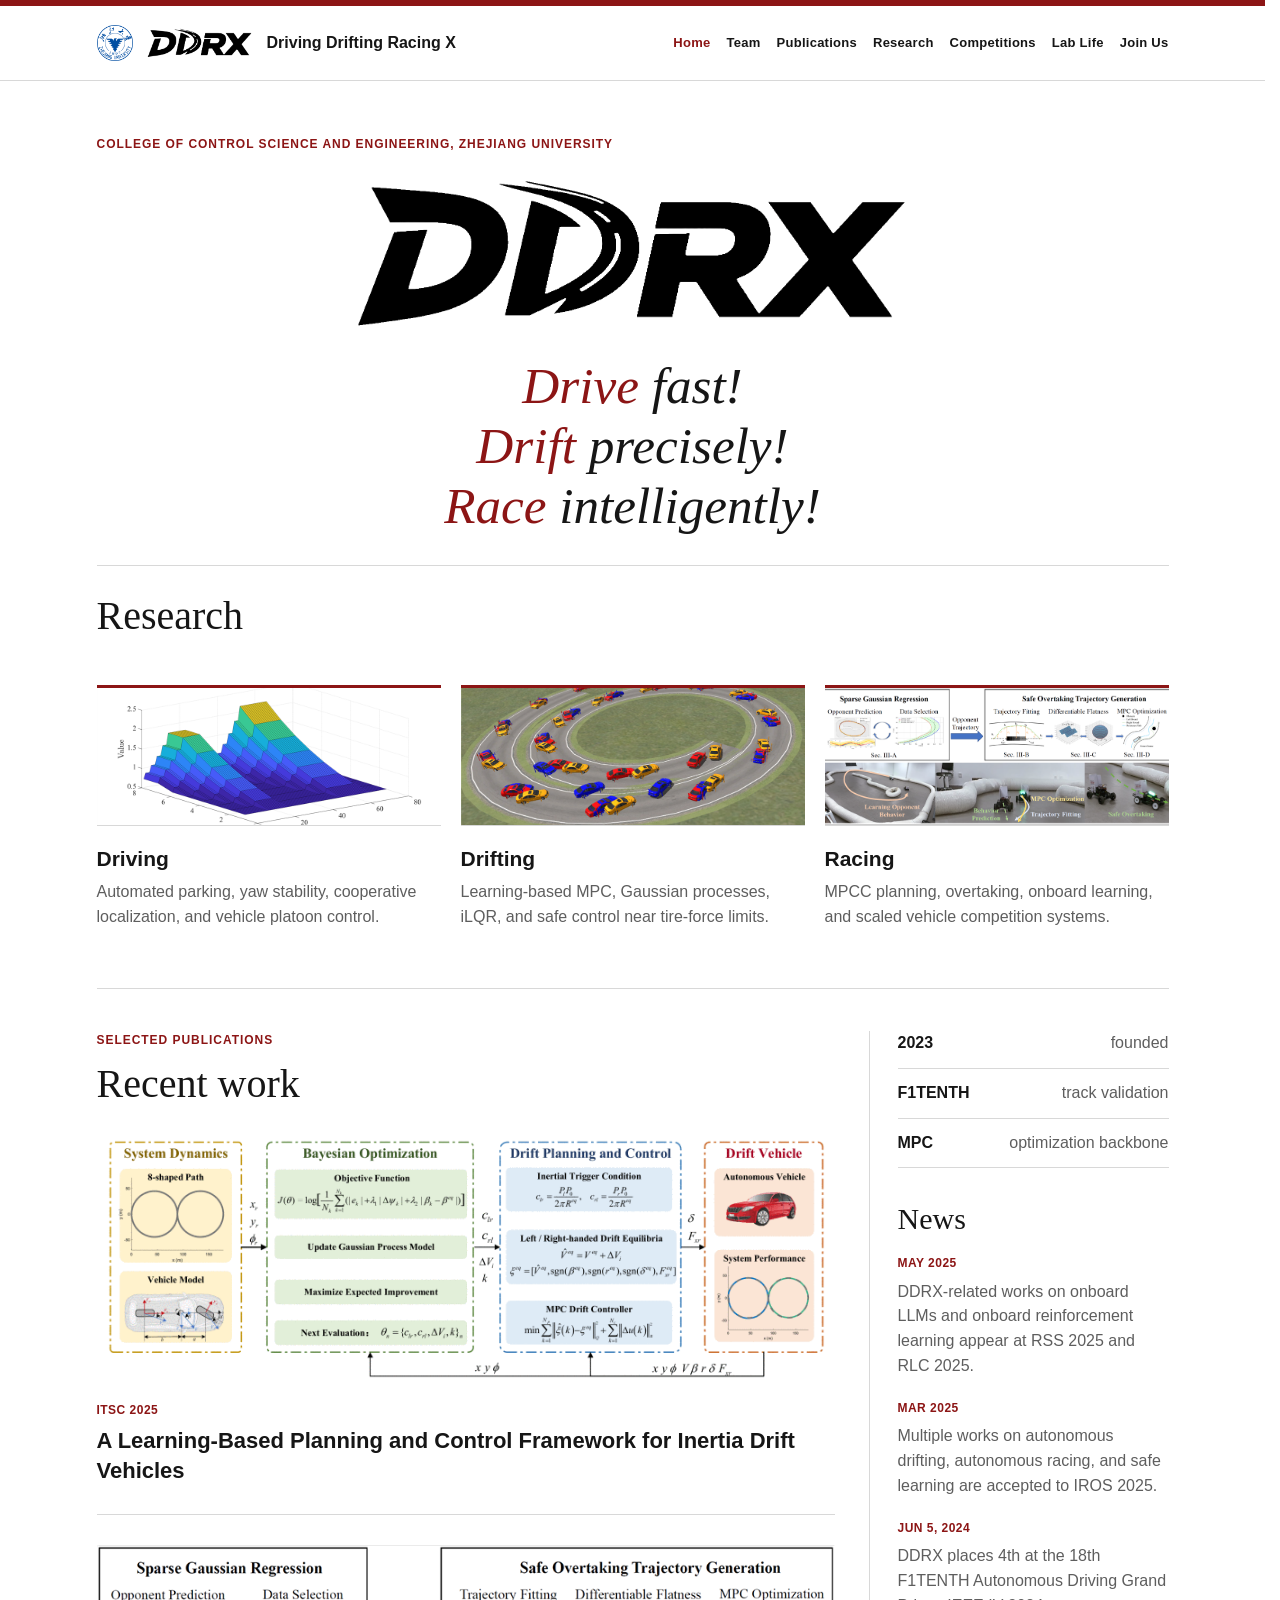
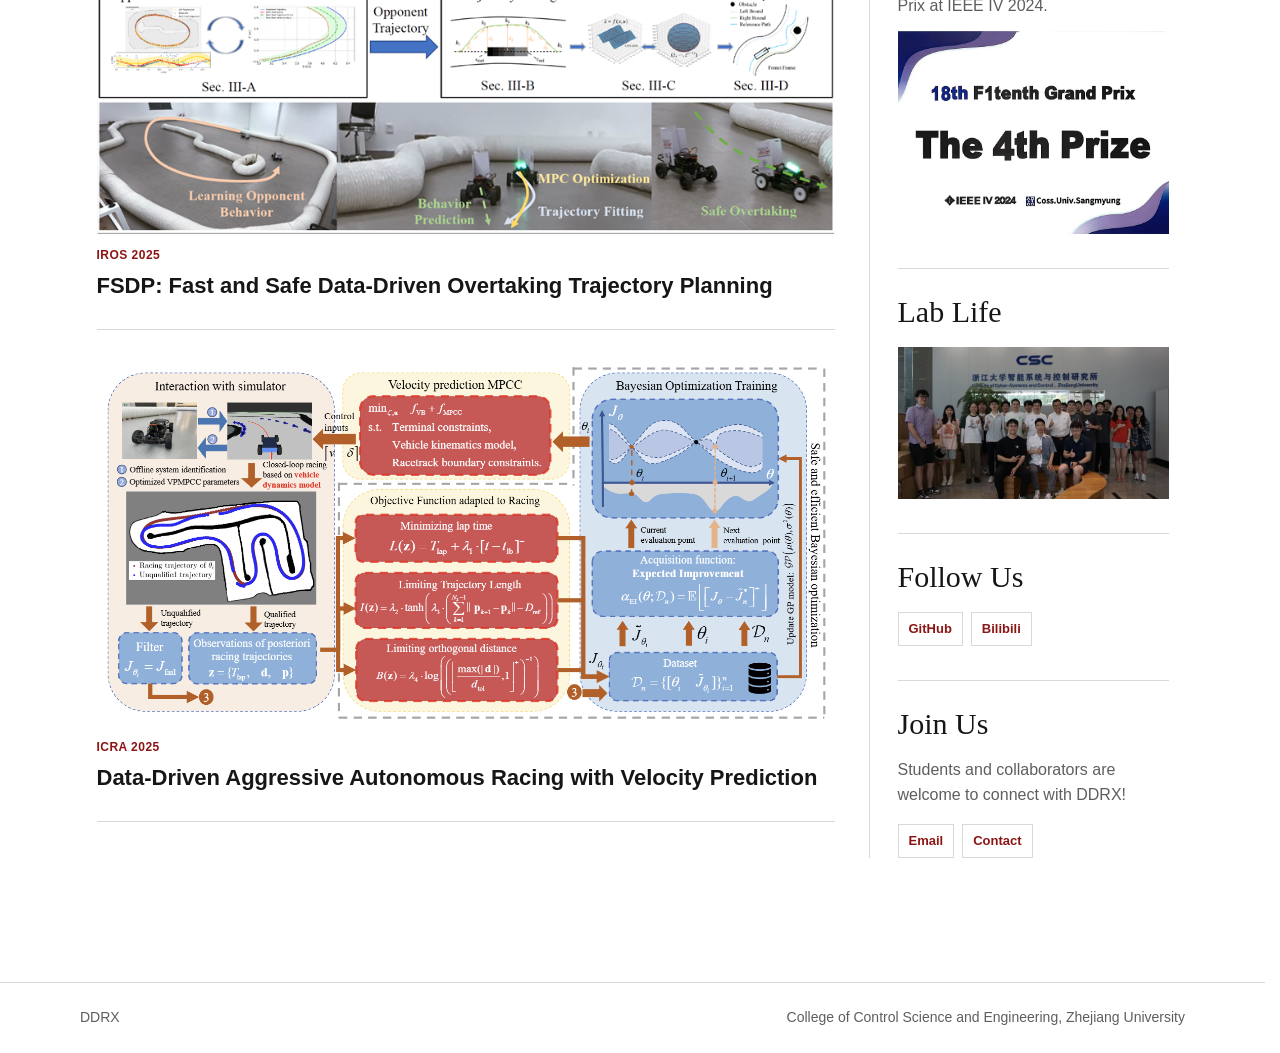
==== index.html @ d0af334b "Refine home news research and join layout" ====
<!doctype html>
<html lang="en">
  <head>
    <meta charset="utf-8">
    <meta name="viewport" content="width=device-width, initial-scale=1">
    <title>DDRX Vehicle Control Group</title>
    <meta name="description" content="DDRX Vehicle Control Group at Zhejiang University studies control, planning, and learning for autonomous driving, drifting, and racing.">
    <meta property="og:title" content="DDRX Vehicle Control Group">
    <meta property="og:description" content="DDRX Vehicle Control Group at Zhejiang University studies control, planning, and learning for autonomous driving, drifting, and racing.">
    <meta property="og:type" content="website">
    <meta property="og:url" content="https://zju-ddrx.github.io/">
    <meta property="og:image" content="https://zju-ddrx.github.io/assets/images/ddrx-logo-transparent.png">
    <meta name="twitter:card" content="summary_large_image">
    <link rel="stylesheet" href="assets/css/styles.css">
  </head>
  <body>
    <header class="site-header">
      <div class="top-rule"></div>
      <div class="header-inner">
        <a class="brand" href="index.html" aria-label="DDRX home">
                    <img class="zju-mark" src="assets/images/zju-logo.png" alt="Zhejiang University">
<img src="assets/images/ddrx-logo-transparent.png" alt="DDRX">
          <span>Driving Drifting Racing X</span>
        </a>
        <button class="nav-toggle" type="button" aria-label="Open navigation" aria-expanded="false">
          <span></span><span></span><span></span>
        </button>
        <nav class="site-nav" aria-label="Main navigation">
          <a href="index.html" aria-current="page">Home</a>
          <a href="team.html">Team</a>
          <a href="publications.html">Publications</a>
          <a href="research.html">Research</a>
          <a href="competitions.html">Competitions</a>
          <a href="lab-life.html">Lab Life</a>
          <a href="join-us.html">Join Us</a>
        </nav>
      </div>
    </header>

    <main class="page home-page">
      <section class="lab-hero">
        <div class="hero-identity">
          <p class="eyebrow">College of Control Science and Engineering, Zhejiang University</p>
          <img class="hero-logo" src="assets/images/ddrx-logo-transparent.png" alt="DDRX logo">
          <h1 class="hero-motto">
            <span><em>Drive</em> fast!</span>
            <span><em>Drift</em> precisely!</span>
            <span><em>Race</em> intelligently!</span>
          </h1>
        </div>
      </section>

      <section class="section-heading home-research-heading">
        <h2>Research</h2>
      </section>

      <section class="research-overview">
        <article>
          <img src="assets/images/papers/parking-flatness.png" alt="Automated parking trajectory planning overview">
          <div>
            <h3>Driving</h3>
            <p>Automated parking, yaw stability, cooperative localization, and vehicle platoon control.</p>
          </div>
        </article>
        <article>
          <img src="assets/images/papers/sparse-gp-drifting.png" alt="Sparse Gaussian-process autonomous drifting framework">
          <div>
            <h3>Drifting</h3>
            <p>Learning-based MPC, Gaussian processes, iLQR, and safe control near tire-force limits.</p>
          </div>
        </article>
        <article>
          <img src="assets/images/papers/fsdp-overtaking.png" alt="Fast and safe data-driven overtaking framework">
          <div>
            <h3>Racing</h3>
            <p>MPCC planning, overtaking, onboard learning, and scaled vehicle competition systems.</p>
          </div>
        </article>
      </section>

      <section class="front-columns">
        <div class="front-main">
          <div class="section-heading">
            <p class="eyebrow">Selected Publications</p>
            <h2>Recent work</h2>
          </div>
          <div class="featured-list">
            <a href="https://arxiv.org/abs/2507.05748" target="_blank" rel="noreferrer">
              <img src="assets/images/papers/inertia-drift.gif" alt="Learning-based inertia drift planning and control framework">
              <div>
                <time>ITSC 2025</time>
                <strong>A Learning-Based Planning and Control Framework for Inertia Drift Vehicles</strong>
              </div>
            </a>
            <a href="https://arxiv.org/abs/2503.06075" target="_blank" rel="noreferrer">
              <img src="assets/images/papers/fsdp-overtaking.png" alt="Fast and safe data-driven overtaking framework">
              <div>
                <time>IROS 2025</time>
                <strong>FSDP: Fast and Safe Data-Driven Overtaking Trajectory Planning</strong>
              </div>
            </a>
            <a href="https://arxiv.org/abs/2410.11570" target="_blank" rel="noreferrer">
              <img src="assets/images/papers/vpmpcc-racing-selected.png" alt="Velocity-prediction MPCC racing framework">
              <div>
                <time>ICRA 2025</time>
                <strong>Data-Driven Aggressive Autonomous Racing with Velocity Prediction</strong>
              </div>
            </a>
          </div>
        </div>

        <aside class="news-panel">
          <div class="intro-facts news-facts" aria-label="DDRX facts">
            <span><strong>2023</strong> founded</span>
            <span><strong>F1TENTH</strong> track validation</span>
            <span><strong>MPC</strong> optimization backbone</span>
          </div>
          <h2>News</h2>
          <ol class="news-list">
            <li>
              <a href="publications.html">
                <time datetime="2025-05">May 2025</time>
                <span>DDRX-related works on onboard LLMs and onboard reinforcement learning appear at RSS 2025 and RLC 2025.</span>
              </a>
            </li>
            <li>
              <a href="publications.html">
                <time datetime="2025-03">Mar 2025</time>
                <span>Multiple works on autonomous drifting, autonomous racing, and safe learning are accepted to IROS 2025.</span>
              </a>
            </li>
            <li>
              <a href="competitions.html">
                <time datetime="2024-06-05">Jun 5, 2024</time>
                <span>DDRX places 4th at the 18th F1TENTH Autonomous Driving Grand Prix at IEEE IV 2024.</span>
                <img class="news-photo" src="assets/images/competitions/iv-2024/iv-2024-award-4th.jpg" alt="DDRX 4th place award at IEEE IV 2024">
              </a>
            </li>
          </ol>
          <section class="home-life-preview" aria-label="Lab Life preview">
            <h2><a href="lab-life.html">Lab Life</a></h2>
            <a class="life-slideshow compact-slideshow" href="lab-life.html">
              <img class="is-active" src="assets/images/lab-life/team-building/team-building-01.jpg" alt="DDRX 520 gathering">
              <img src="assets/images/lab-life/team-building/team-building-02.jpg" alt="DDRX wedding gathering">
              <img src="assets/images/lab-life/team-building/team-building-03.jpg" alt="DDRX Crazy Thursday gathering">
              <img src="assets/images/lab-life/team-building/team-building-04.jpg" alt="DDRX Sam's Club dinner">
              <img src="assets/images/lab-life/team-building/team-building-05.jpg" alt="DDRX New Year gathering">
              <img src="assets/images/lab-life/team-building/team-building-06.jpg" alt="DDRX Crazy Thursday gathering">
              <img src="assets/images/lab-life/team-building/team-building-07.jpg" alt="DDRX Spring Festival couplets activity">
              <img src="assets/images/lab-life/team-building/team-building-08.jpg" alt="DDRX barbecue gathering">
              <img src="assets/images/lab-life/team-building/team-building-09.jpg" alt="DDRX team activity with Domino's">
              <img src="assets/images/lab-life/team-building/team-building-10.jpg" alt="DDRX team-building activity on 2025-12-27">
              <img src="assets/images/lab-life/team-building/team-building-11.jpg" alt="DDRX graduation season gathering">
              <img src="assets/images/lab-life/team-building/team-building-12.jpg" alt="DDRX team-building activity on 2025-04-02">
              <img src="assets/images/lab-life/cycling/cycling-01.jpg" alt="DDRX cycling activity at Zhejiang University Zijingang Campus">
              <img src="assets/images/lab-life/cycling/cycling-02.jpg" alt="DDRX cycling activity around West Lake on 2026-03-09">
              <img src="assets/images/lab-life/cycling/cycling-03.jpg" alt="DDRX cycling activity around West Lake on 2026-01-16">
              <img src="assets/images/lab-life/hiking/hiking-01.jpg" alt="DDRX hiking on Hangzhou Xiaoma Line">
              <img src="assets/images/lab-life/hiking/hiking-02.jpg" alt="DDRX hiking on Hangzhou Aixin Line">
              <img src="assets/images/lab-life/hiking/hiking-03.jpg" alt="DDRX hiking at Jiuxi Yanshu">
              <img src="assets/images/lab-life/hiking/hiking-04.jpg" alt="DDRX hiking at Laohe Mountain">
            </a>
          </section>
          <section class="home-follow-preview" aria-label="Follow DDRX">
            <h2>Follow Us</h2>
            <div class="paper-links">
              <a href="https://github.com/ZJU-DDRX" target="_blank" rel="noreferrer">GitHub</a>
              <a href="https://space.bilibili.com/3546838711928904" target="_blank" rel="noreferrer">Bilibili</a>
            </div>
          </section>
          <section class="home-contact-preview" aria-label="Contact DDRX">
            <h2>Join Us</h2>
            <p>Students and collaborators are welcome to connect with DDRX!</p>
            <div class="paper-links">
              <a href="mailto:lxie@zju.edu.cn">Email</a>
              <a href="join-us.html">Contact</a>
            </div>
          </section>
        </aside>
      </section>
    </main>

    <footer class="site-footer">
      <span>DDRX</span>
      <span>College of Control Science and Engineering, Zhejiang University</span>
    </footer>

    <script src="assets/js/main.js"></script>
  </body>
</html>
---- assets/css/styles.css ----
:root {
  --color-ink: #161616;
  --color-muted: #5e5e5e;
  --color-line: #d8d8d8;
  --color-paper: #ffffff;
  --color-soft: #f6f6f4;
  --color-accent: #8c1515;
  --color-accent-dark: #5f0f0f;
  --layout-max: 1120px;
  --space-page-x: 24px;
  --profile-photo-height: 200px;
}

/* Base */
* {
  box-sizing: border-box;
}

html {
  color: var(--color-ink);
  font-family: Arial, Helvetica, sans-serif;
  line-height: 1.55;
  overflow-y: scroll;
  scroll-behavior: smooth;
  scrollbar-gutter: stable;
}

body {
  margin: 0;
  background: var(--color-paper);
}

a {
  color: var(--color-accent);
  text-decoration: none;
}

a:hover {
  color: var(--color-accent-dark);
  text-decoration: underline;
  text-underline-offset: 3px;
}

img {
  display: block;
  max-width: 100%;
}

h1,
h2,
h3,
p {
  margin-top: 0;
}

h1,
h2 {
  font-family: Georgia, "Times New Roman", serif;
  font-weight: 500;
  letter-spacing: 0;
}

h1 {
  margin-bottom: 18px;
  font-size: clamp(42px, 6vw, 76px);
  line-height: 1;
}

.hero-motto {
  margin-bottom: 0;
  font-family: "Palatino Linotype", Palatino, "Book Antiqua", Georgia, serif;
  font-size: clamp(34px, 4vw, 54px);
  font-style: italic;
  font-weight: 400;
  line-height: 1.18;
}

.hero-motto span {
  display: block;
  white-space: nowrap;
}

.hero-motto span:nth-child(2) {
  margin-left: 0;
}

.hero-motto span:nth-child(3) {
  margin-left: 0;
}

.hero-motto em {
  color: var(--color-accent);
  font-style: italic;
}

h2 {
  margin-bottom: 18px;
  font-size: clamp(28px, 3.8vw, 40px);
  line-height: 1.12;
}

h3 {
  margin-bottom: 8px;
  font-size: 21px;
  line-height: 1.28;
}

/* Header */
.site-header {
  position: sticky;
  top: 0;
  z-index: 20;
  background: rgba(255, 255, 255, 0.96);
  border-bottom: 1px solid var(--color-line);
  backdrop-filter: blur(10px);
}

.top-rule {
  height: 6px;
  background: var(--color-accent);
}

.header-inner {
  display: flex;
  align-items: center;
  justify-content: space-between;
  gap: 24px;
  max-width: var(--layout-max);
  min-height: 74px;
  margin: 0 auto;
  padding: 0 var(--space-page-x);
}

.brand {
  display: flex;
  align-items: center;
  gap: 14px;
  min-width: 0;
  color: var(--color-ink);
  font-weight: 700;
}

.brand img {
  width: 106px;
  height: 36px;
  object-fit: contain;
}

.brand .zju-mark {
  width: 36px;
  height: 36px;
}

.brand span {
  max-width: 300px;
  overflow: hidden;
  white-space: nowrap;
  text-overflow: ellipsis;
}

.site-nav {
  display: flex;
  gap: 16px;
  align-items: center;
}

.site-nav a {
  color: var(--color-ink);
  font-size: 13px;
  font-weight: 700;
  letter-spacing: 0.02em;
}

.site-nav a[aria-current="page"] {
  color: var(--color-accent);
}

.nav-toggle {
  display: none;
  width: 42px;
  height: 42px;
  border: 1px solid var(--color-line);
  background: var(--color-paper);
}

.nav-toggle span {
  display: block;
  width: 18px;
  height: 2px;
  margin: 4px auto;
  background: var(--color-ink);
}

/* Shared Layout */
.lab-intro,
.research-overview,
.front-columns,
.source-band,
.home-research-heading,
.page {
  max-width: var(--layout-max);
  margin: 0 auto;
  padding-right: var(--space-page-x);
  padding-left: var(--space-page-x);
}

.page {
  padding-top: 54px;
  padding-bottom: 78px;
}

.home-page {
  max-width: var(--layout-max);
  margin: 0 auto;
  padding-right: var(--space-page-x);
  padding-left: var(--space-page-x);
}

.home-page .lab-intro,
.home-page .research-overview,
.home-page .front-columns,
.home-page .source-band,
.home-page .home-research-heading {
  padding-right: 0;
  padding-left: 0;
}

.page-heading {
  max-width: 820px;
  margin-bottom: 42px;
  padding-bottom: 24px;
  border-bottom: 1px solid var(--color-line);
}

.page-heading.wide {
  max-width: 980px;
}

.page-heading h1 {
  font-size: clamp(36px, 4.7vw, 58px);
}

.page-heading p:not(.eyebrow) {
  color: var(--color-muted);
  font-size: 17px;
}

.eyebrow,
.tag {
  color: var(--color-accent);
  font-size: 12px;
  font-weight: 800;
  letter-spacing: 0.08em;
  text-transform: uppercase;
}

.eyebrow {
  margin-bottom: 12px;
  white-space: nowrap;
}

.tag {
  display: inline-flex;
  margin-bottom: 18px;
}

.section-heading {
  margin-bottom: 24px;
}

.muted,
.research-overview p,
.research-showcase p,
.publication p,
.profile-bio,
.profile-head p,
.news-list span {
  color: var(--color-muted);
}

.source-links,
.paper-links,
.profile-links {
  display: flex;
  flex-wrap: wrap;
  gap: 8px;
}

.source-links a,
.paper-links a,
.paper-links button,
.profile-links a,
.research-showcase a,
.contact-box a {
  display: inline-flex;
  align-items: center;
  min-height: 34px;
  padding: 0 10px;
  border: 1px solid var(--color-line);
  background: var(--color-paper);
  color: var(--color-accent);
  font-size: 13px;
  font-weight: 700;
}

.paper-links button {
  cursor: pointer;
  font-family: inherit;
}

/* Home */
.lab-hero {
  min-height: 0;
  padding-bottom: 28px;
  border-bottom: 1px solid var(--color-line);
}

.hero-identity {
  display: grid;
  grid-template-columns: 1fr;
  justify-items: stretch;
}

.hero-identity .eyebrow {
  justify-self: start;
}

.hero-logo {
  justify-self: center;
  width: min(560px, 86%);
  margin: 10px 0 24px;
  object-fit: contain;
}

.hero-motto {
  justify-self: center;
  text-align: center;
}

.home-research-heading {
  padding-top: 28px;
  padding-bottom: 0;
}

.home-research-heading h2 {
  margin-bottom: 0;
}

.lab-intro {
  display: grid;
  grid-template-columns: 1.2fr 0.8fr;
  gap: 34px;
  padding-top: 24px;
  padding-bottom: 32px;
  border-bottom: 1px solid var(--color-line);
}

.lab-intro p {
  max-width: 720px;
  color: var(--color-muted);
  font-size: 18px;
}

.intro-facts {
  display: grid;
  gap: 12px;
  align-content: start;
}

.intro-facts span {
  display: flex;
  justify-content: space-between;
  gap: 20px;
  padding-bottom: 12px;
  border-bottom: 1px solid var(--color-line);
  color: var(--color-muted);
}

.intro-facts strong {
  color: var(--color-ink);
}

.research-overview {
  display: grid;
  grid-template-columns: repeat(3, minmax(0, 1fr));
  gap: 20px;
  padding-top: 22px;
  padding-bottom: 42px;
}

.research-overview article,
.research-showcase article,
.profile-card,
.publication,
.contact-box {
  border-top: 3px solid var(--color-accent);
  background: var(--color-paper);
}

.research-overview img,
.research-thumb {
  width: 100%;
  height: 138px;
  object-fit: cover;
  margin-bottom: 20px;
  border-bottom: 1px solid var(--color-line);
  background: var(--color-soft);
}

.front-columns {
  display: grid;
  grid-template-columns: minmax(0, 1fr) 300px;
  gap: 34px;
  padding-top: 42px;
  padding-bottom: 46px;
  border-top: 1px solid var(--color-line);
}

.featured-list {
  display: grid;
  gap: 30px;
}

.featured-list a {
  display: grid;
  gap: 12px;
  align-content: start;
  padding-bottom: 28px;
  border-bottom: 1px solid var(--color-line);
}

.featured-list img {
  width: 100%;
  height: auto;
  object-fit: contain;
}

.featured-list time,
.news-list time {
  display: block;
  margin-bottom: 7px;
  color: var(--color-accent);
  font-size: 12px;
  font-weight: 800;
  letter-spacing: 0.04em;
  text-transform: uppercase;
}

.featured-list strong {
  color: var(--color-ink);
  font-size: 22px;
  line-height: 1.35;
}

.news-panel {
  padding-left: 28px;
  border-left: 1px solid var(--color-line);
}

.news-panel h2,
.publication-year h2,
.people-section h2 {
  font-size: 30px;
}

.news-list {
  display: grid;
  gap: 20px;
  margin: 0;
  padding: 0;
  list-style: none;
}

.news-list a {
  display: block;
  color: inherit;
}

.news-list a:hover {
  color: inherit;
  text-decoration: none;
}

.news-list a:hover span {
  color: var(--color-accent);
}

.news-photo {
  width: 100%;
  margin-top: 12px;
  aspect-ratio: 4 / 3;
  object-fit: cover;
}

.news-facts {
  margin-bottom: 34px;
  padding-bottom: 0;
  border-bottom: 0;
}

.home-life-preview,
.home-follow-preview,
.home-contact-preview {
  margin-top: 34px;
  padding-top: 26px;
  border-top: 1px solid var(--color-line);
}

.home-life-preview h2,
.home-follow-preview h2,
.home-contact-preview h2 {
  font-size: 30px;
}

.home-contact-preview p {
  color: var(--color-muted);
}

.compact-slideshow {
  display: block;
  margin-bottom: 12px;
}

.home-life-preview h2 a {
  color: var(--color-ink);
}

.home-life-preview h2 a:hover {
  color: var(--color-accent);
}

.source-band {
  display: grid;
  grid-template-columns: 1fr auto;
  gap: 28px;
  align-items: center;
  padding-top: 28px;
  padding-bottom: 30px;
  border-top: 1px solid var(--color-line);
}

.source-band h2 {
  font-size: 26px;
}

.source-band p {
  margin-bottom: 0;
  color: var(--color-muted);
}

/* Research */
.research-showcase,
.lab-system,
.video-showcase {
  width: 100%;
}

.research-showcase {
  display: grid;
  grid-template-columns: repeat(3, minmax(0, 1fr));
  gap: 24px;
}

.research-showcase article {
  padding-bottom: 24px;
}

.research-showcase article > :not(img) {
  margin-right: 20px;
  margin-left: 20px;
}

.clean-list {
  margin: 18px 20px 20px;
  padding-left: 18px;
  color: var(--color-muted);
}

.lab-system {
  padding-top: 56px;
  padding-bottom: 66px;
}

.system-grid {
  display: grid;
  grid-template-columns: repeat(3, minmax(0, 1fr));
  border-top: 1px solid var(--color-line);
  border-left: 1px solid var(--color-line);
}

.system-grid div {
  min-height: 132px;
  padding: 22px;
  border-right: 1px solid var(--color-line);
  border-bottom: 1px solid var(--color-line);
}

.system-grid strong {
  display: block;
  margin-bottom: 8px;
  font-size: 18px;
}

.video-showcase {
  padding-top: 54px;
  padding-bottom: 70px;
  border-top: 1px solid var(--color-line);
}

.video-showcase .section-heading {
  margin-bottom: 28px;
}

.video-row {
  display: grid;
  grid-template-columns: minmax(0, 1.55fr) minmax(280px, 0.95fr);
  gap: 28px;
  align-items: center;
  padding: 26px 0;
  border-top: 1px solid var(--color-line);
}

.video-row h3 {
  margin-bottom: 12px;
  font-family: var(--font-sans);
  font-size: 24px;
  line-height: 1.25;
}

.video-row p:not(.eyebrow) {
  color: var(--color-muted);
}

.video-frame {
  width: 100%;
  aspect-ratio: 16 / 9;
  background: var(--color-soft);
}

.video-frame iframe {
  width: 100%;
  height: 100%;
  border: 0;
  display: block;
}

.system-grid span {
  color: var(--color-muted);
}

/* People */
.people-section + .people-section {
  margin-top: 48px;
}

.profile-grid {
  display: grid;
  grid-template-columns: repeat(3, minmax(0, 1fr));
  gap: 18px;
}

.lead-grid {
  grid-template-columns: repeat(2, minmax(0, 1fr));
}

.publication-year h2,
.people-section h2 {
  margin-bottom: 22px;
  padding-bottom: 10px;
  border-bottom: 1px solid var(--color-line);
}

.profile-card {
  display: flex;
  flex-direction: column;
  gap: 16px;
  min-height: 100%;
  padding: 18px;
  border: 1px solid var(--color-line);
  border-top: 3px solid var(--color-accent);
}

.lead-profile {
  min-height: 100%;
}

.profile-mark {
  display: none;
}

.profile-photo-frame {
  display: flex;
  align-items: center;
  justify-content: center;
  width: 100%;
  height: var(--profile-photo-height);
}

.profile-photo {
  width: auto;
  max-width: none;
  height: var(--profile-photo-height);
  object-fit: contain;
}

.profile-head {
  display: grid;
  grid-template-columns: 1fr;
  gap: 8px;
}

.profile-title-row {
  display: grid;
  gap: 10px;
}

.profile-head h3 {
  margin-bottom: 0;
  font-size: 24px;
}

.profile-links {
  justify-content: flex-start;
}

/* Publications */
.publication-year {
  margin-top: 44px;
}

.publication {
  display: grid;
  grid-template-columns: minmax(300px, 360px) minmax(0, 1fr);
  gap: 26px;
  margin-bottom: 18px;
  padding: 18px 0 20px;
  border-top: 1px solid var(--color-line);
}

.publication:first-of-type {
  border-top: 3px solid var(--color-accent);
}

.paper-figure,
.paper-visual {
  aspect-ratio: 16 / 9;
  min-height: 180px;
  overflow: hidden;
  border: 1px solid var(--color-line);
  background: var(--color-paper);
}

.paper-figure img {
  width: 100%;
  height: 100%;
  object-fit: contain;
  padding: 8px;
  background: var(--color-paper);
}

/* Fallback artwork used only when a paper-specific figure is unavailable. */
.paper-visual {
  position: relative;
  background:
    repeating-linear-gradient(0deg, rgba(22, 22, 22, 0.055) 0 1px, transparent 1px 18px),
    repeating-linear-gradient(90deg, rgba(22, 22, 22, 0.055) 0 1px, transparent 1px 18px),
    #f2f2f2;
}

.paper-visual::before,
.paper-visual::after,
.paper-visual span,
.paper-visual i,
.paper-visual b {
  content: "";
  position: absolute;
  display: block;
}

.paper-visual::before {
  inset: 28px 20px;
  border: 2px solid rgba(140, 21, 21, 0.42);
  border-left-color: transparent;
  border-radius: 50%;
  transform: rotate(-16deg);
}

.paper-visual::after {
  width: 18px;
  height: 10px;
  right: 42px;
  bottom: 42px;
  background: var(--color-accent);
  transform: rotate(-18deg);
  box-shadow: -42px -34px 0 #333333;
}

.paper-visual span {
  right: 18px;
  left: 18px;
  top: 50%;
  height: 2px;
  background: linear-gradient(90deg, transparent, var(--color-accent), #333333, transparent);
  transform: rotate(-12deg);
}

.paper-visual i {
  width: 60px;
  height: 34px;
  left: 22px;
  bottom: 22px;
  border: 2px solid rgba(22, 22, 22, 0.18);
}

.paper-visual b {
  width: 7px;
  height: 7px;
  left: 38px;
  top: 34px;
  border-radius: 50%;
  background: var(--color-ink);
  box-shadow: 34px 18px 0 var(--color-accent), 82px 46px 0 #333333;
}

.paper-title {
  margin-bottom: 8px;
  color: var(--color-ink) !important;
  font-size: 19px;
  font-weight: 700;
  line-height: 1.35;
}

.paper-title a {
  color: var(--color-ink);
}

.paper-authors,
.paper-venue {
  margin-bottom: 5px;
}

.paper-keywords {
  display: flex;
  flex-wrap: wrap;
  gap: 6px;
  margin-top: 10px;
}

.paper-keywords span {
  display: inline-flex;
  align-items: center;
  min-height: 26px;
  padding: 0 8px;
  border: 1px solid var(--color-line);
  color: var(--color-muted);
  font-size: 12px;
  font-weight: 700;
}

.paper-links {
  margin-top: 12px;
}

.competition-list {
  display: grid;
  gap: 44px;
}

.award-highlights {
  display: grid;
  grid-template-columns: repeat(2, minmax(0, 1fr));
  gap: 18px;
  margin-bottom: 44px;
}

.award-highlights article {
  display: grid;
  grid-template-columns: minmax(0, 0.58fr) minmax(180px, 0.42fr);
  gap: 18px;
  align-items: center;
  padding-top: 14px;
  border-top: 3px solid var(--color-accent);
}

.award-highlights img {
  width: 100%;
  aspect-ratio: 4 / 3;
  object-fit: cover;
  background: var(--color-soft);
}

.award-highlights h2 {
  margin-bottom: 8px;
  font-size: clamp(26px, 3.2vw, 36px);
}

.award-highlights p:not(.eyebrow) {
  color: var(--color-muted);
}

.competition-card {
  display: grid;
  grid-template-columns: minmax(0, 0.46fr) minmax(0, 0.54fr);
  gap: 34px;
  padding-top: 24px;
  border-top: 3px solid var(--color-accent);
}

.competition-copy p {
  color: var(--color-muted);
  font-size: 17px;
}

.event-facts {
  display: grid;
  gap: 0;
  margin: 20px 0;
}

.event-facts div {
  display: grid;
  grid-template-columns: 110px minmax(0, 1fr);
  gap: 18px;
  padding: 10px 0;
  border-top: 1px solid var(--color-line);
}

.event-facts dt {
  color: var(--color-ink);
  font-weight: 800;
}

.event-facts dd {
  margin: 0;
  color: var(--color-muted);
}

.competition-media video {
  width: 100%;
  aspect-ratio: 16 / 9;
  background: var(--color-soft);
}

.media-caption {
  margin-top: 8px;
  color: var(--color-muted);
  font-size: 13px;
}

.life-hero {
  display: grid;
  grid-template-columns: minmax(0, 0.58fr) minmax(0, 0.42fr);
  gap: 28px;
  align-items: center;
  margin-bottom: 30px;
  padding-top: 18px;
  border-top: 3px solid var(--color-accent);
}

.life-hero img {
  width: 100%;
  aspect-ratio: 16 / 9;
  object-fit: cover;
  background: var(--color-soft);
}

.life-slideshow {
  position: relative;
  aspect-ratio: 16 / 9;
  overflow: hidden;
  background: var(--color-soft);
}

.life-slideshow img {
  position: absolute;
  inset: 0;
  width: 100%;
  height: 100%;
  object-fit: cover;
  opacity: 0;
  transition: opacity 900ms ease;
}

.life-slideshow img.is-active {
  opacity: 1;
}

.life-hero p:not(.eyebrow),
.empty-life-section p {
  color: var(--color-muted);
}

.life-section {
  padding-top: 10px;
}

.life-section + .life-section {
  margin-top: 48px;
}

.life-section-divided {
  padding-top: 42px;
  border-top: 1px solid var(--color-line);
}

.life-gallery {
  display: grid;
  grid-template-columns: repeat(3, minmax(0, 1fr));
  gap: 18px;
}

.life-gallery figure {
  margin: 0;
  border-top: 3px solid var(--color-accent);
}

.life-gallery img {
  width: 100%;
  aspect-ratio: 4 / 3;
  object-fit: cover;
  background: var(--color-soft);
}

.life-gallery figcaption {
  display: grid;
  gap: 2px;
  padding-top: 10px;
}

.life-gallery time {
  color: var(--color-accent);
  font-size: 12px;
  font-weight: 800;
  letter-spacing: 0.04em;
  text-transform: uppercase;
}

.life-gallery span {
  color: var(--color-ink);
  font-weight: 700;
}

.life-grid {
  display: grid;
  grid-template-columns: repeat(4, minmax(0, 1fr));
  gap: 18px;
}

.life-grid article {
  min-height: 220px;
  padding: 20px;
  border: 1px solid var(--color-line);
  border-top: 3px solid var(--color-accent);
  background: var(--color-paper);
}

.life-grid p:not(.eyebrow) {
  color: var(--color-muted);
}

/* Contact and Footer */
.activity-feature {
  display: grid;
  grid-template-columns: minmax(0, 0.42fr) minmax(0, 0.58fr);
  gap: 34px;
  align-items: start;
}

.activity-feature p,
.activity-note p {
  color: var(--color-muted);
  font-size: 17px;
}

.activity-gallery {
  display: grid;
  grid-template-columns: repeat(2, minmax(0, 1fr));
  gap: 10px;
}

.activity-gallery img {
  width: 100%;
  aspect-ratio: 4 / 3;
  object-fit: cover;
  background: var(--color-soft);
}

.activity-note {
  margin-top: 48px;
  padding-top: 24px;
  border-top: 1px solid var(--color-line);
}

.contact-layout {
  display: grid;
  grid-template-columns: minmax(0, 1fr) 340px;
  gap: 38px;
  align-items: start;
}

.join-layout {
  display: grid;
  grid-template-columns: minmax(0, 0.62fr) minmax(300px, 0.38fr);
  gap: 48px;
  align-items: start;
  padding-top: 8px;
}

.join-invitation {
  max-width: 760px;
}

.join-invitation h2,
.join-quick-card h2 {
  font-size: 30px;
}

.join-invitation p {
  color: var(--color-ink);
  font-size: 18px;
  line-height: 1.5;
}

.join-invitation strong {
  color: var(--color-accent);
  font-weight: 800;
}

.join-sidebar {
  display: grid;
  gap: 16px;
}

.join-quick-card {
  display: grid;
  gap: 8px;
  padding: 16px 18px 18px;
  border: 1px solid var(--color-line);
  border-top: 3px solid var(--color-accent);
}

.join-quick-card h2 {
  margin-bottom: 4px;
  font-size: 26px;
}

.join-quick-card p {
  margin-bottom: 8px;
  color: var(--color-muted);
}

.join-quick-card .eyebrow {
  margin-bottom: 4px;
}

.join-quick-card .paper-links {
  gap: 8px;
  margin-top: 2px;
}

.join-quick-card .paper-links a {
  min-height: 38px;
  padding: 7px 12px;
}

.contact-invitation {
  max-width: 760px;
}

.contact-invitation p {
  color: var(--color-muted);
  font-size: 18px;
}

.contact-invitation strong {
  color: var(--color-accent);
  font-weight: 800;
}

.contact-address {
  margin-top: 28px;
  color: var(--color-muted) !important;
  font-size: 14px !important;
  line-height: 1.45;
}

.contact-box {
  display: grid;
  gap: 10px;
  align-content: start;
  padding: 20px 0;
}

.contact-sidebar {
  display: grid;
  gap: 28px;
}

.contact-sidebar .contact-box + .contact-box {
  padding-top: 28px;
  border-top: 1px solid var(--color-line);
}

.site-footer {
  display: flex;
  justify-content: space-between;
  gap: 18px;
  padding: 24px max(var(--space-page-x), calc((100vw - var(--layout-max)) / 2));
  border-top: 1px solid var(--color-line);
  color: var(--color-muted);
  font-size: 14px;
}

/* Responsive */
@media (max-width: 900px) {
  .lab-hero,
  .lab-intro,
  .front-columns,
  .source-band,
  .life-hero,
  .competition-card,
  .activity-feature,
  .contact-layout,
  .join-layout,
  .video-row {
    grid-template-columns: 1fr;
  }

  .research-overview,
  .research-showcase,
  .profile-grid,
  .award-highlights,
  .featured-list,
  .life-grid,
  .life-gallery,
  .system-grid {
    grid-template-columns: 1fr;
  }

  .news-panel {
    padding-left: 0;
    border-left: 0;
  }

  .lab-hero {
    grid-template-columns: 1fr;
  }

  .hero-logo {
    width: min(420px, 90%);
  }
}

@media (max-width: 700px) {
  :root {
    --space-page-x: 18px;
  }

  .header-inner {
    padding: 0 var(--space-page-x);
  }

  .brand span {
    max-width: calc(100vw - 190px);
  }

  .nav-toggle {
    display: block;
  }

  .site-nav {
    position: absolute;
    top: 80px;
    right: var(--space-page-x);
    left: var(--space-page-x);
    display: none;
    flex-direction: column;
    align-items: stretch;
    gap: 0;
    padding: 10px 14px;
    border: 1px solid var(--color-line);
    background: var(--color-paper);
  }

  .site-nav.is-open {
    display: flex;
  }

  .site-nav a {
    padding: 10px 0;
    border-bottom: 1px solid var(--color-line);
  }

  .featured-list a,
  .publication,
  .profile-card,
  .lead-profile,
  .profile-head {
    grid-template-columns: 1fr;
  }

  .source-links {
    justify-content: flex-start;
  }

  h1 {
    font-size: 40px;
  }

  .hero-motto {
    font-size: clamp(29px, 8vw, 36px);
  }

  .hero-motto span:nth-child(2),
  .hero-motto span:nth-child(3) {
    margin-left: 0;
  }

  .hero-motto span {
    white-space: normal;
  }

  .award-highlights article {
    grid-template-columns: 1fr;
  }

  .eyebrow {
    white-space: normal;
  }
}
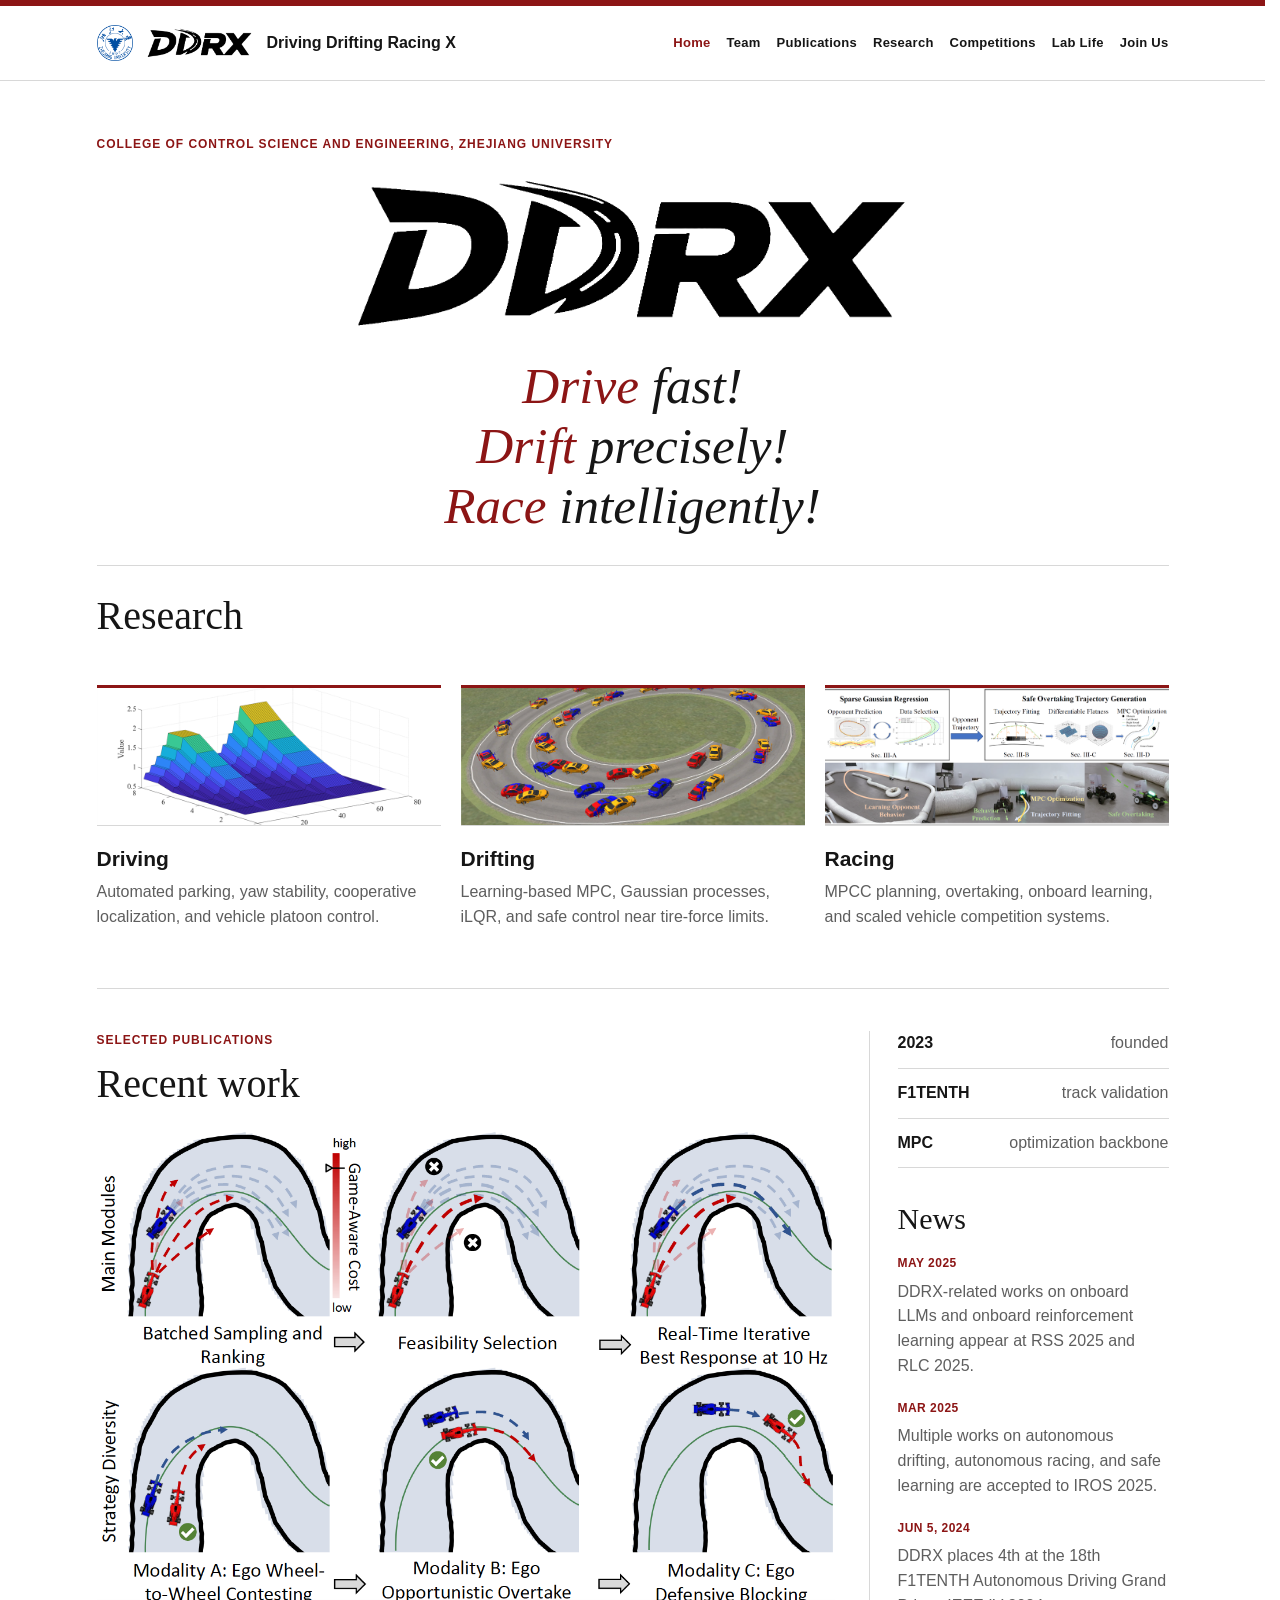
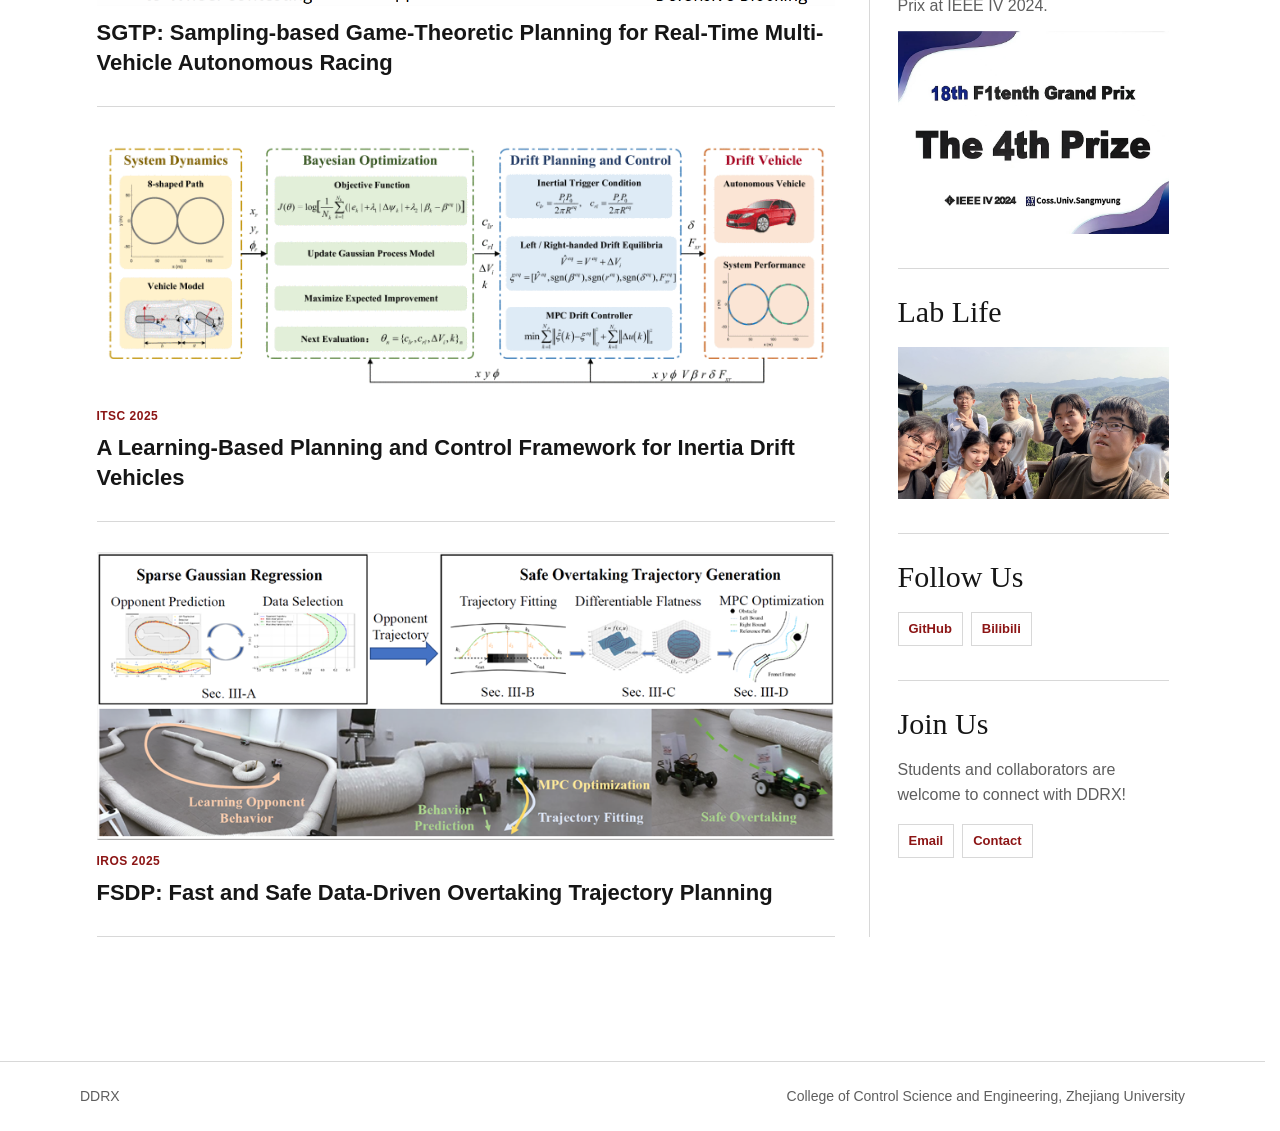
==== commit 20257f2c: "Feature SGTP in recent work" ====
--- a/index.html
+++ b/index.html
@@ -85,6 +85,12 @@
             <h2>Recent work</h2>
           </div>
           <div class="featured-list">
+            <a href="https://sgtp-racing.github.io/" target="_blank" rel="noreferrer">
+              <img src="assets/images/papers/sgtp-racing.png" alt="Sampling-based game-theoretic planning for real-time multi-vehicle autonomous racing">
+              <div>
+                <strong>SGTP: Sampling-based Game-Theoretic Planning for Real-Time Multi-Vehicle Autonomous Racing</strong>
+              </div>
+            </a>
             <a href="https://arxiv.org/abs/2507.05748" target="_blank" rel="noreferrer">
               <img src="assets/images/papers/inertia-drift.gif" alt="Learning-based inertia drift planning and control framework">
               <div>
@@ -97,13 +103,6 @@
               <div>
                 <time>IROS 2025</time>
                 <strong>FSDP: Fast and Safe Data-Driven Overtaking Trajectory Planning</strong>
-              </div>
-            </a>
-            <a href="https://arxiv.org/abs/2410.11570" target="_blank" rel="noreferrer">
-              <img src="assets/images/papers/vpmpcc-racing-selected.png" alt="Velocity-prediction MPCC racing framework">
-              <div>
-                <time>ICRA 2025</time>
-                <strong>Data-Driven Aggressive Autonomous Racing with Velocity Prediction</strong>
               </div>
             </a>
           </div>
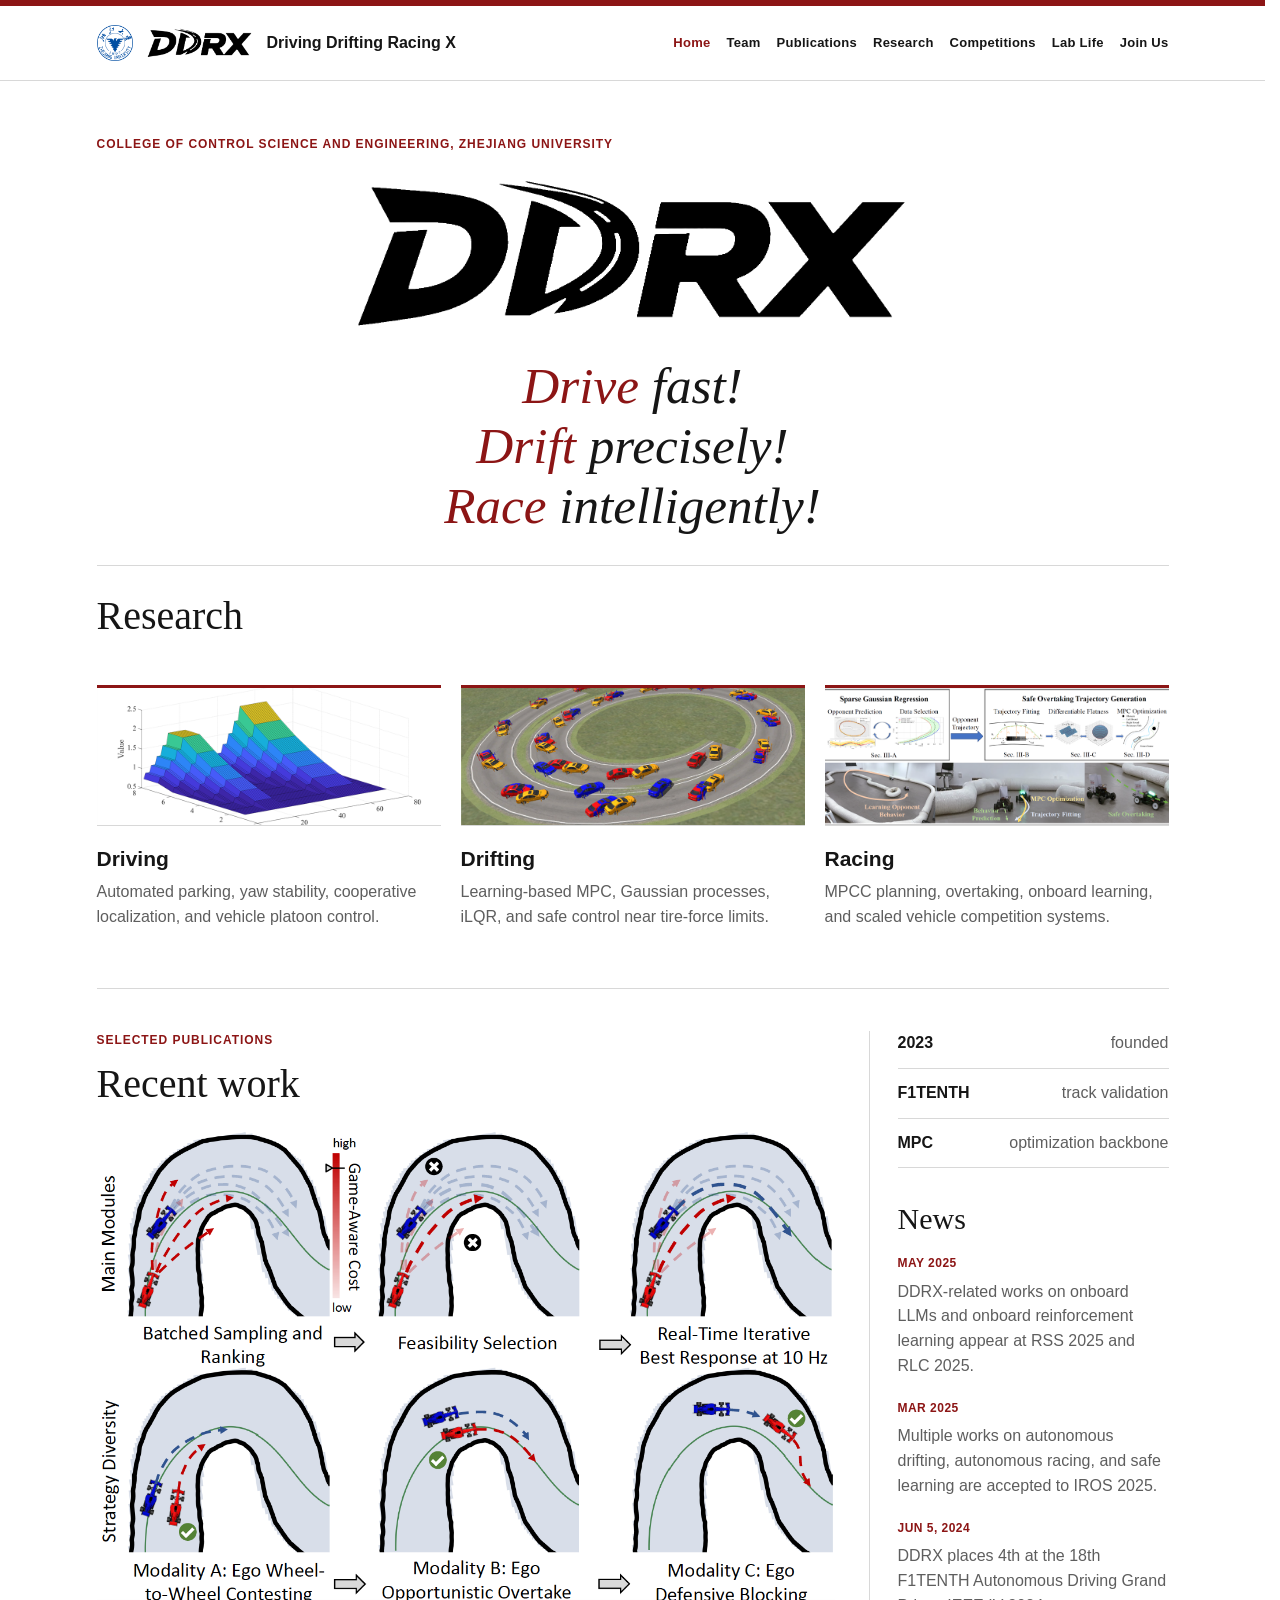
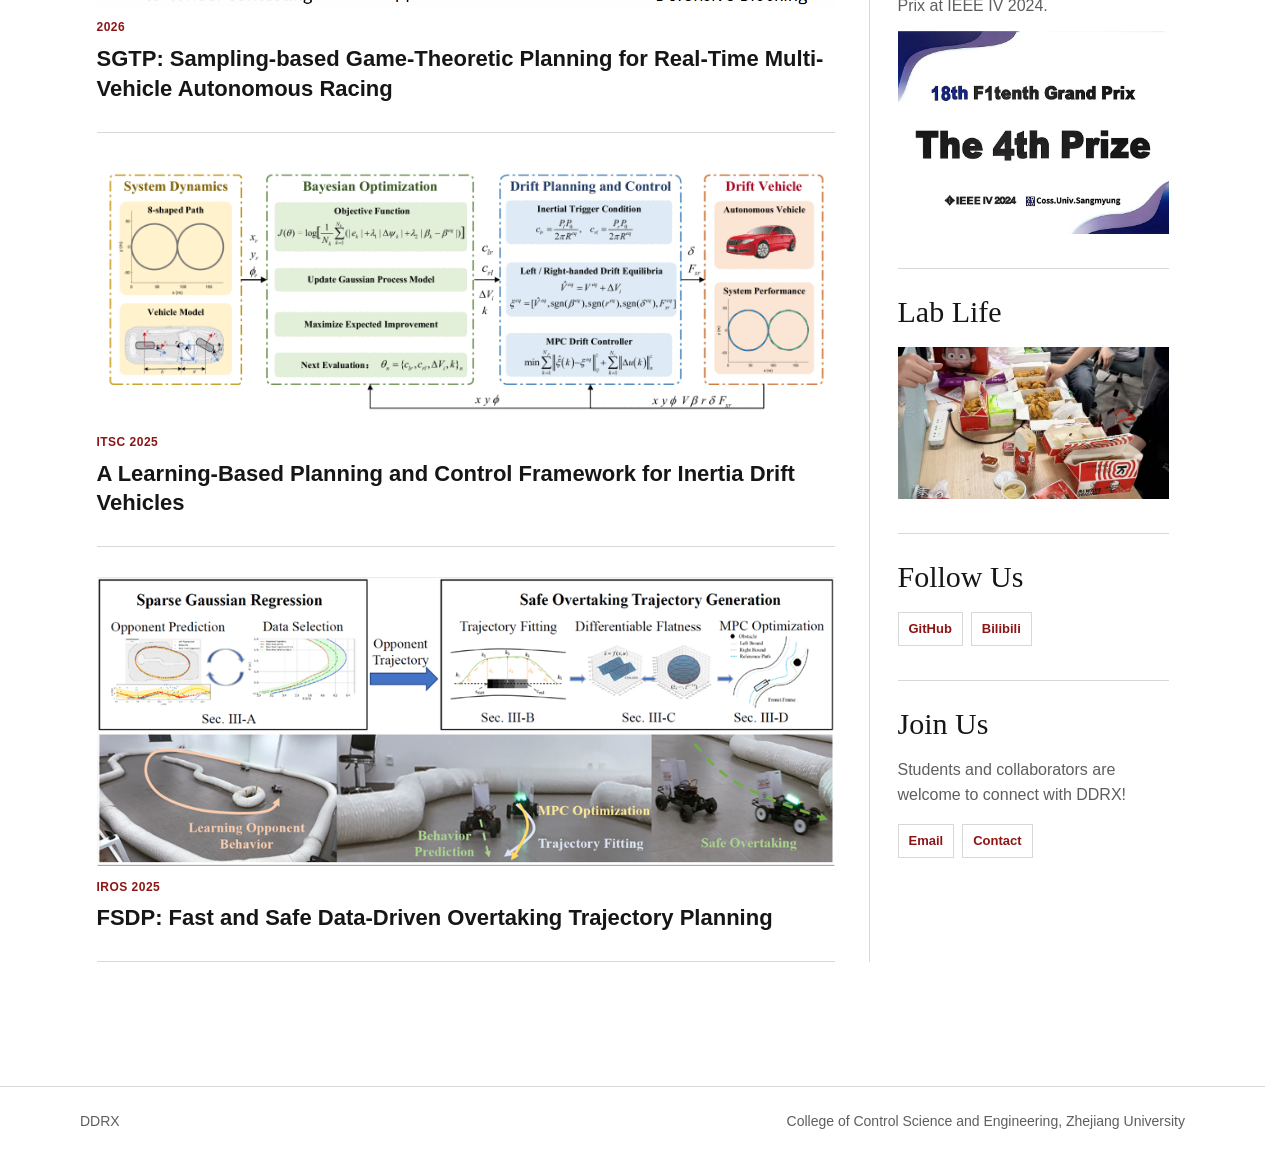
==== commit 94b8978d: "Add publication year to SGTP feature" ====
--- a/index.html
+++ b/index.html
@@ -88,6 +88,7 @@
             <a href="https://sgtp-racing.github.io/" target="_blank" rel="noreferrer">
               <img src="assets/images/papers/sgtp-racing.png" alt="Sampling-based game-theoretic planning for real-time multi-vehicle autonomous racing">
               <div>
+                <time>2026</time>
                 <strong>SGTP: Sampling-based Game-Theoretic Planning for Real-Time Multi-Vehicle Autonomous Racing</strong>
               </div>
             </a>
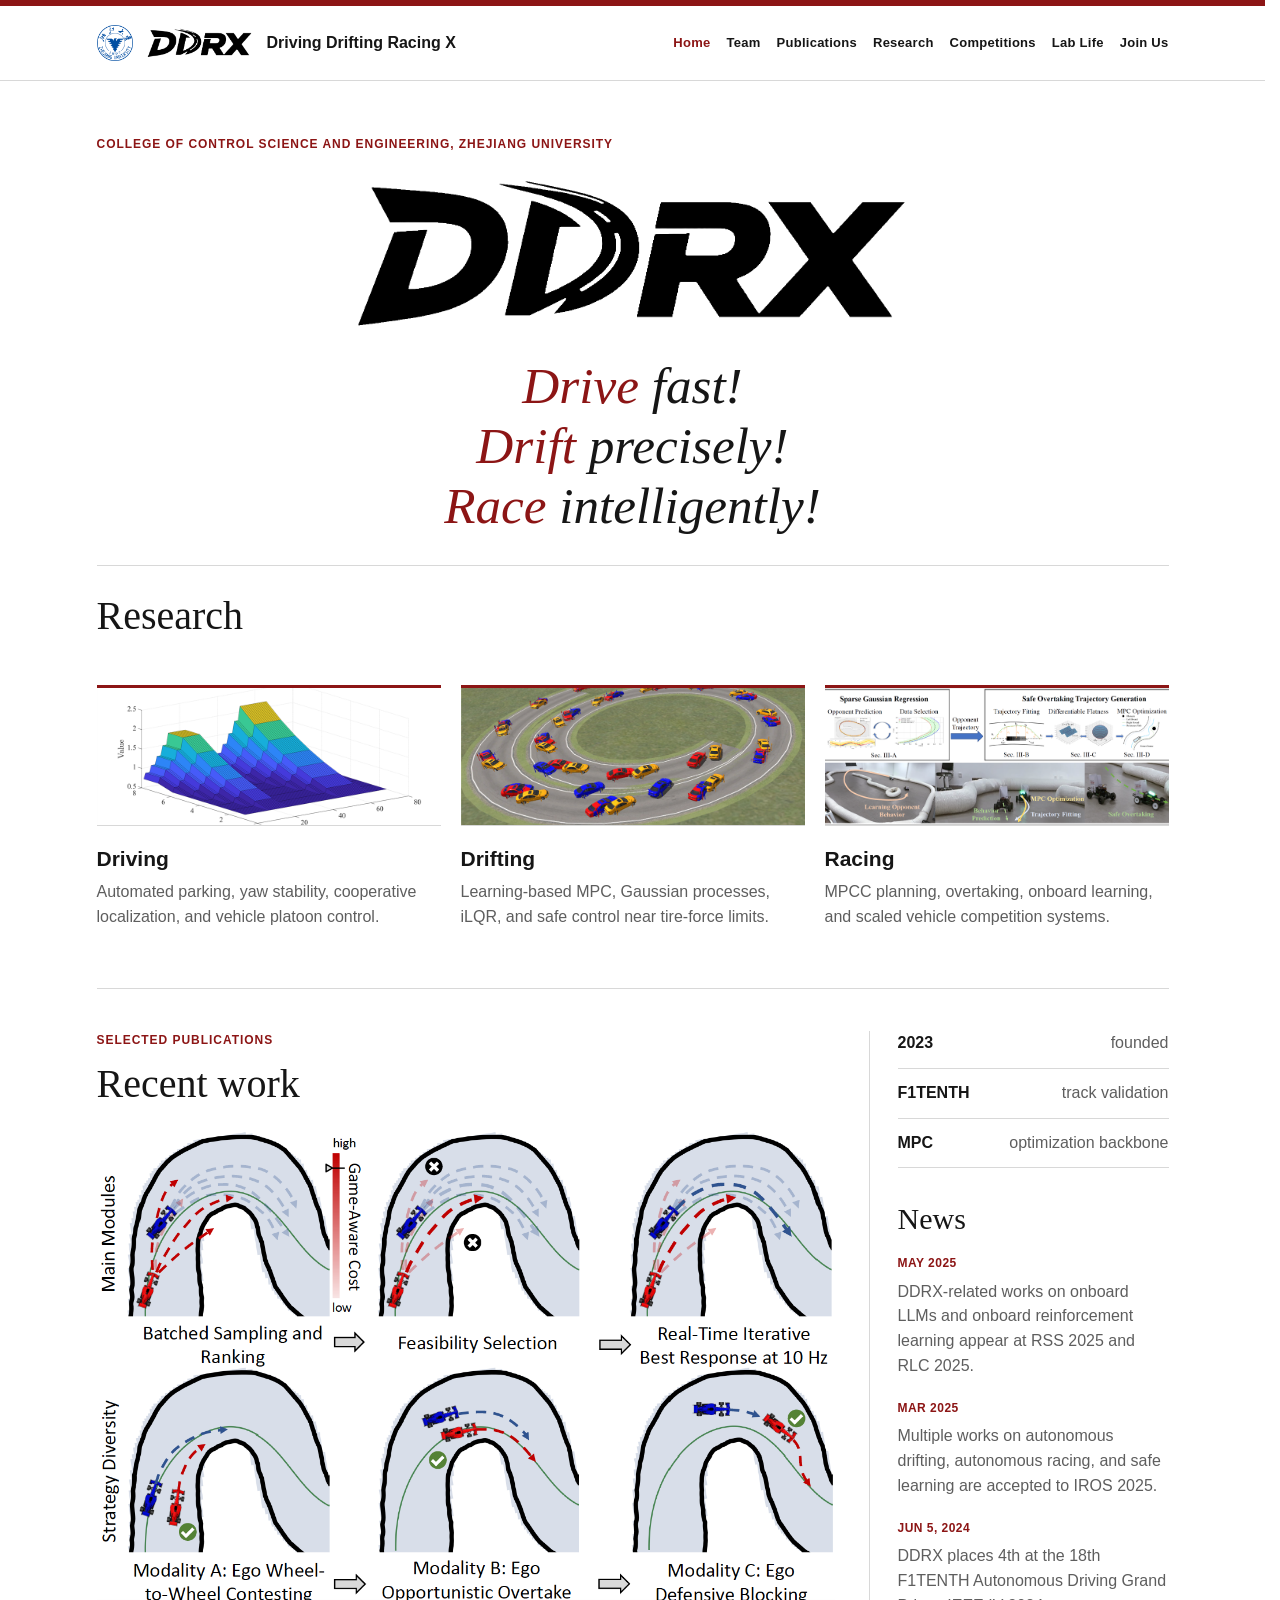
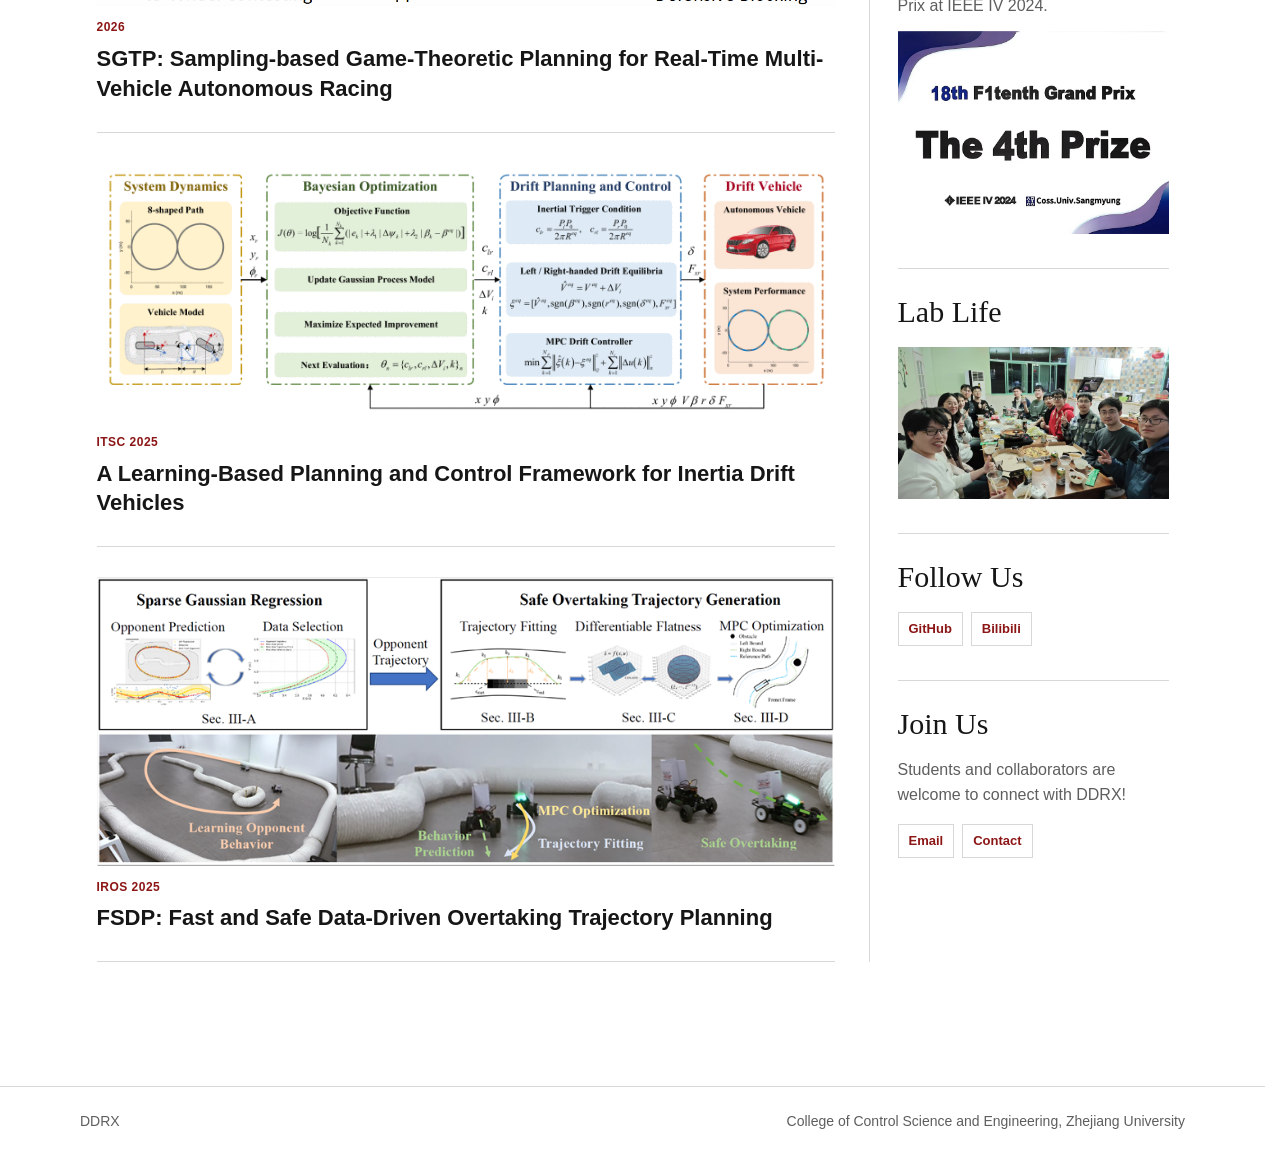
==== commit 27169f39: "Add search engine metadata and sitemap" ====
--- a/index.html
+++ b/index.html
@@ -11,7 +11,23 @@
     <meta property="og:url" content="https://zju-ddrx.github.io/">
     <meta property="og:image" content="https://zju-ddrx.github.io/assets/images/ddrx-logo-transparent.png">
     <meta name="twitter:card" content="summary_large_image">
+    <link rel="canonical" href="https://zju-ddrx.github.io/">
     <link rel="stylesheet" href="assets/css/styles.css">
+    <script type="application/ld+json">
+      {
+        "@context": "https://schema.org",
+        "@type": "ResearchOrganization",
+        "name": "DDRX Vehicle Control Group",
+        "alternateName": "Driving Drifting Racing X",
+        "url": "https://zju-ddrx.github.io/",
+        "logo": "https://zju-ddrx.github.io/assets/images/ddrx-logo-transparent.png",
+        "parentOrganization": {
+          "@type": "CollegeOrUniversity",
+          "name": "Zhejiang University",
+          "url": "https://www.zju.edu.cn/english/"
+        }
+      }
+    </script>
   </head>
   <body>
     <header class="site-header">
--- a/assets/css/styles.css
+++ b/assets/css/styles.css
@@ -337,6 +337,16 @@
   text-align: center;
 }
 
+.team-header-photo {
+  display: block;
+  width: 100%;
+  height: auto;
+  margin-bottom: 48px;
+  aspect-ratio: 16 / 9;
+  object-fit: cover;
+  background: var(--color-soft);
+}
+
 .home-research-heading {
   padding-top: 28px;
   padding-bottom: 0;
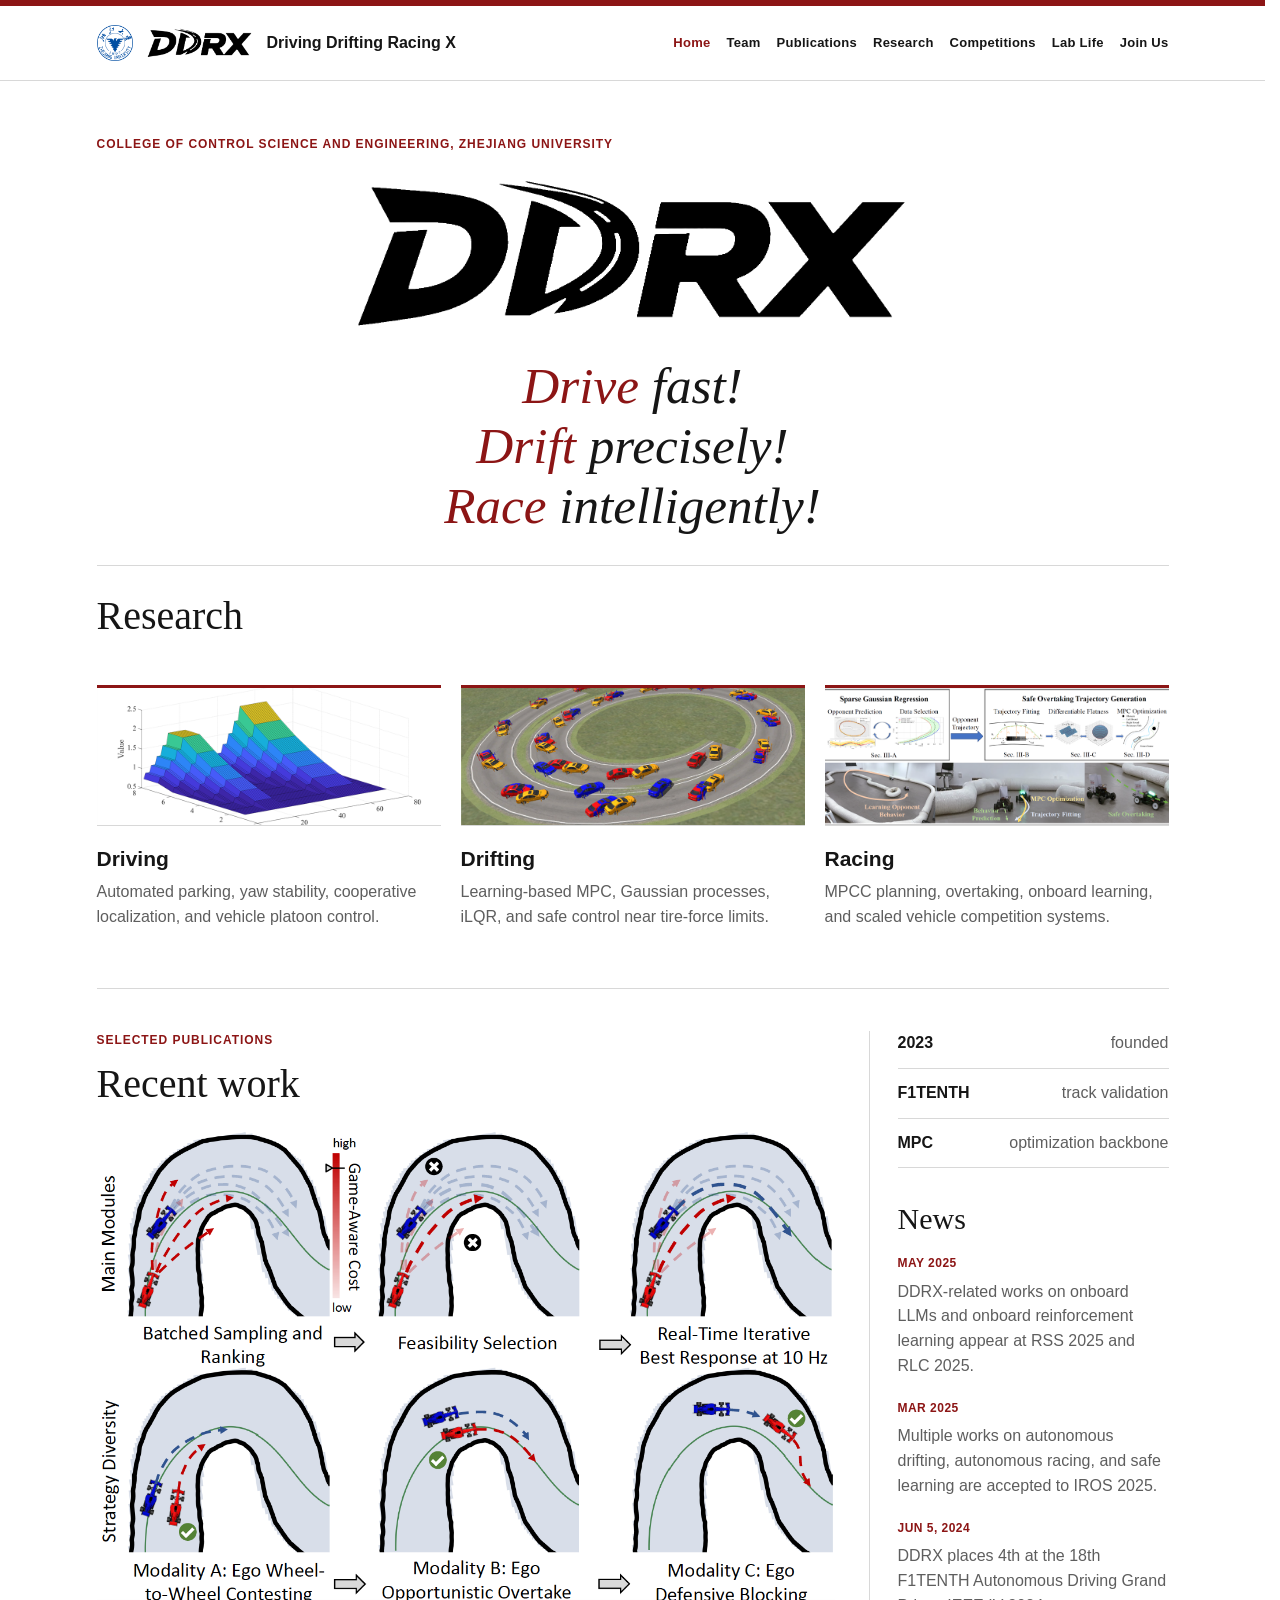
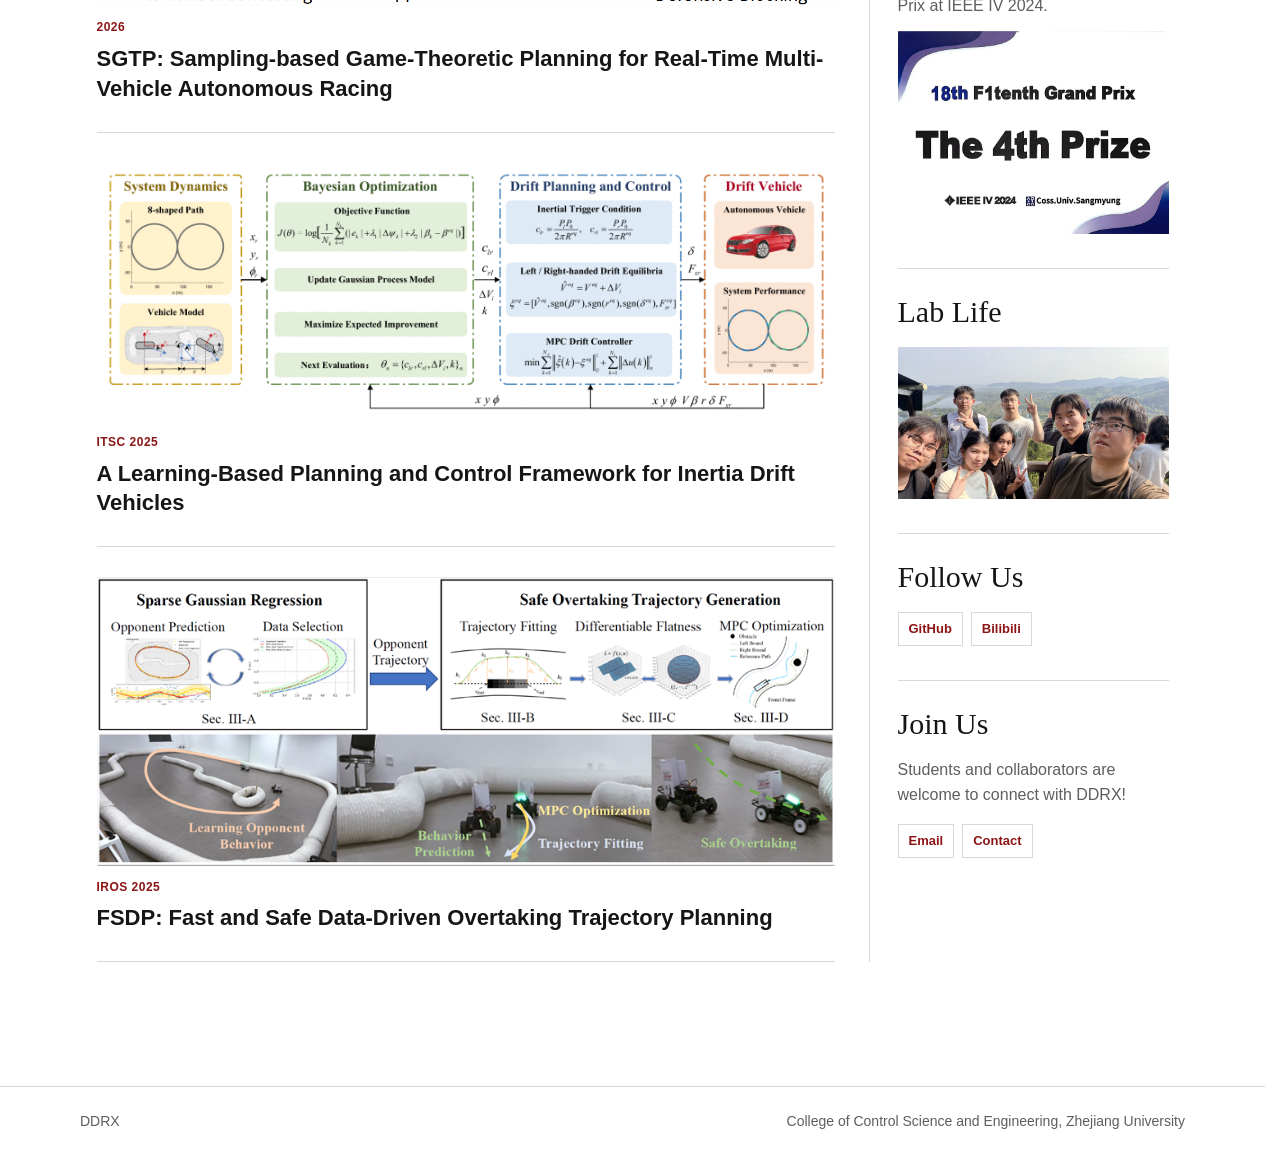
==== commit 68ce7954: "Update index.html" ====
--- a/index.html
+++ b/index.html
@@ -7,6 +7,7 @@
     <meta name="description" content="DDRX Vehicle Control Group at Zhejiang University studies control, planning, and learning for autonomous driving, drifting, and racing.">
     <meta property="og:title" content="DDRX Vehicle Control Group">
     <meta property="og:description" content="DDRX Vehicle Control Group at Zhejiang University studies control, planning, and learning for autonomous driving, drifting, and racing.">
+    <meta name="google-site-verification" content="e9O4hHVVkUZXpzc33HpRpHxeYcPjzz8yNF3x7yg6bTk" />
     <meta property="og:type" content="website">
     <meta property="og:url" content="https://zju-ddrx.github.io/">
     <meta property="og:image" content="https://zju-ddrx.github.io/assets/images/ddrx-logo-transparent.png">
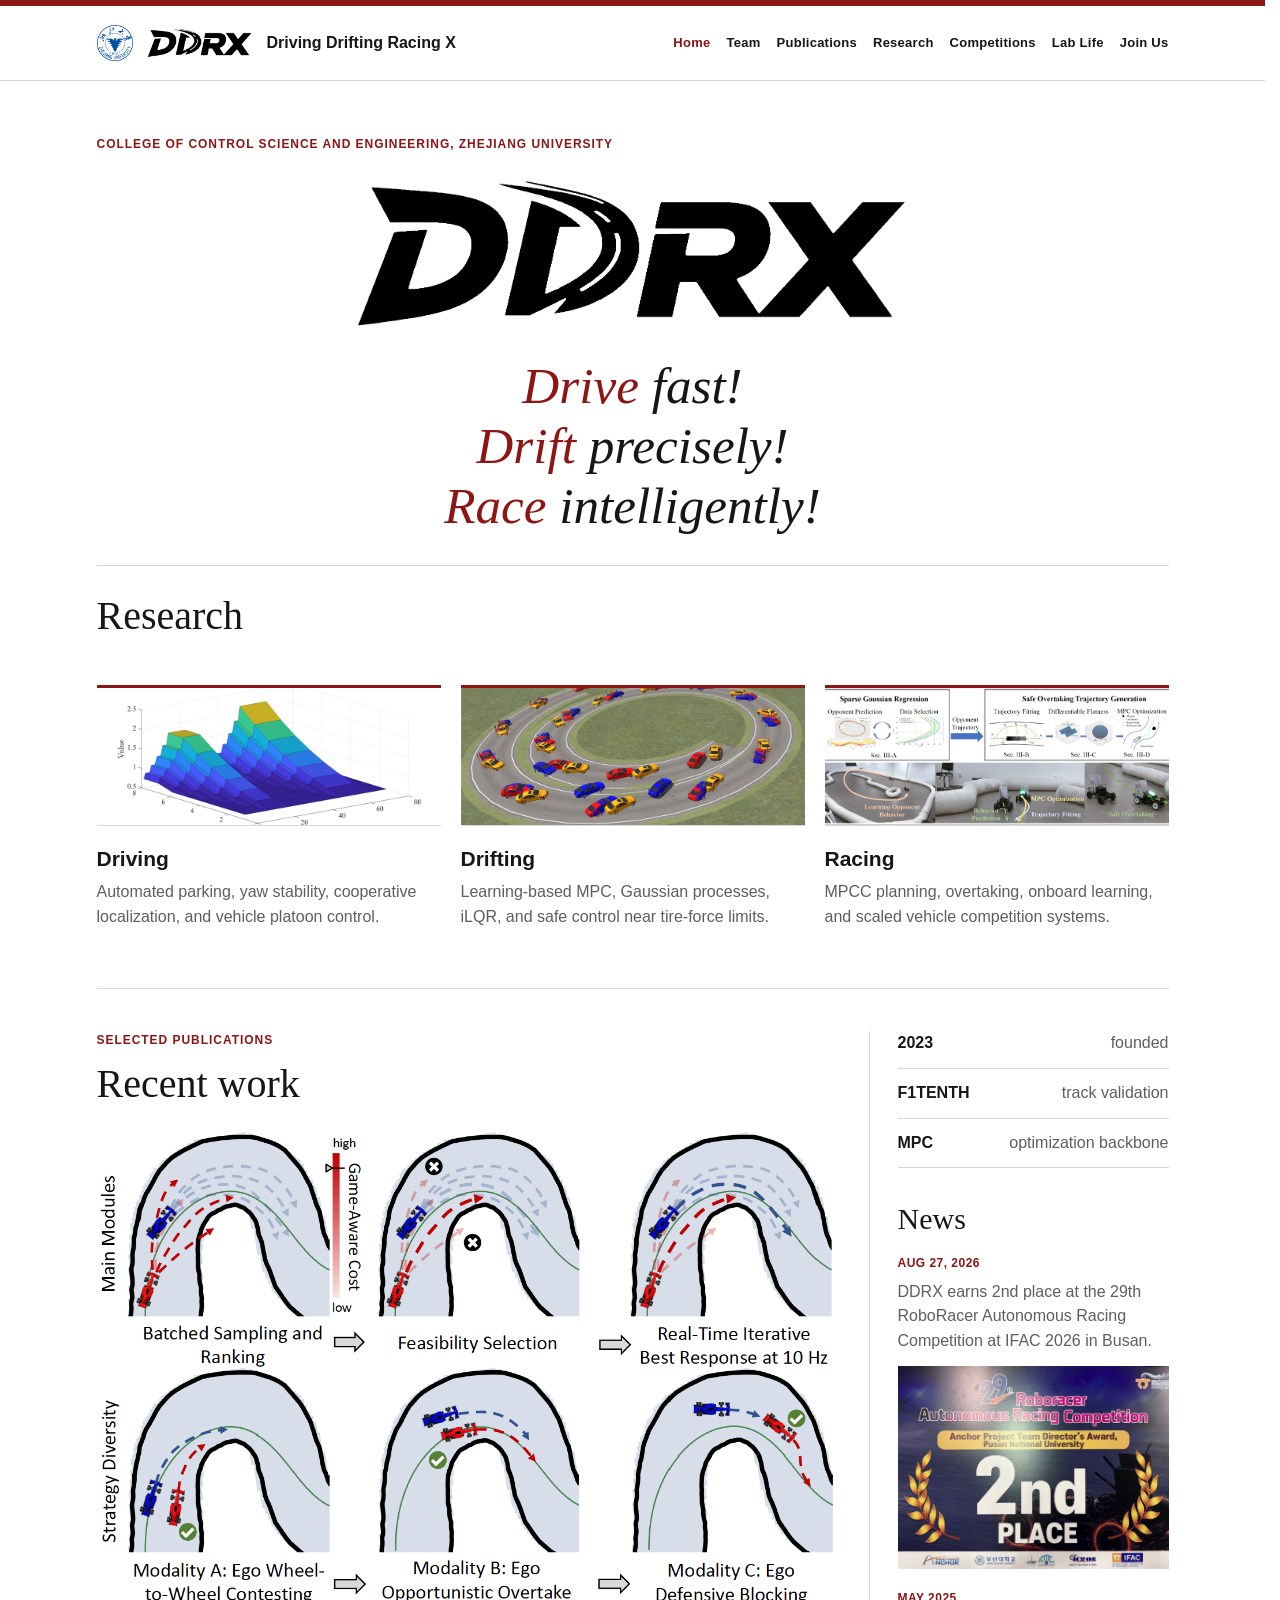
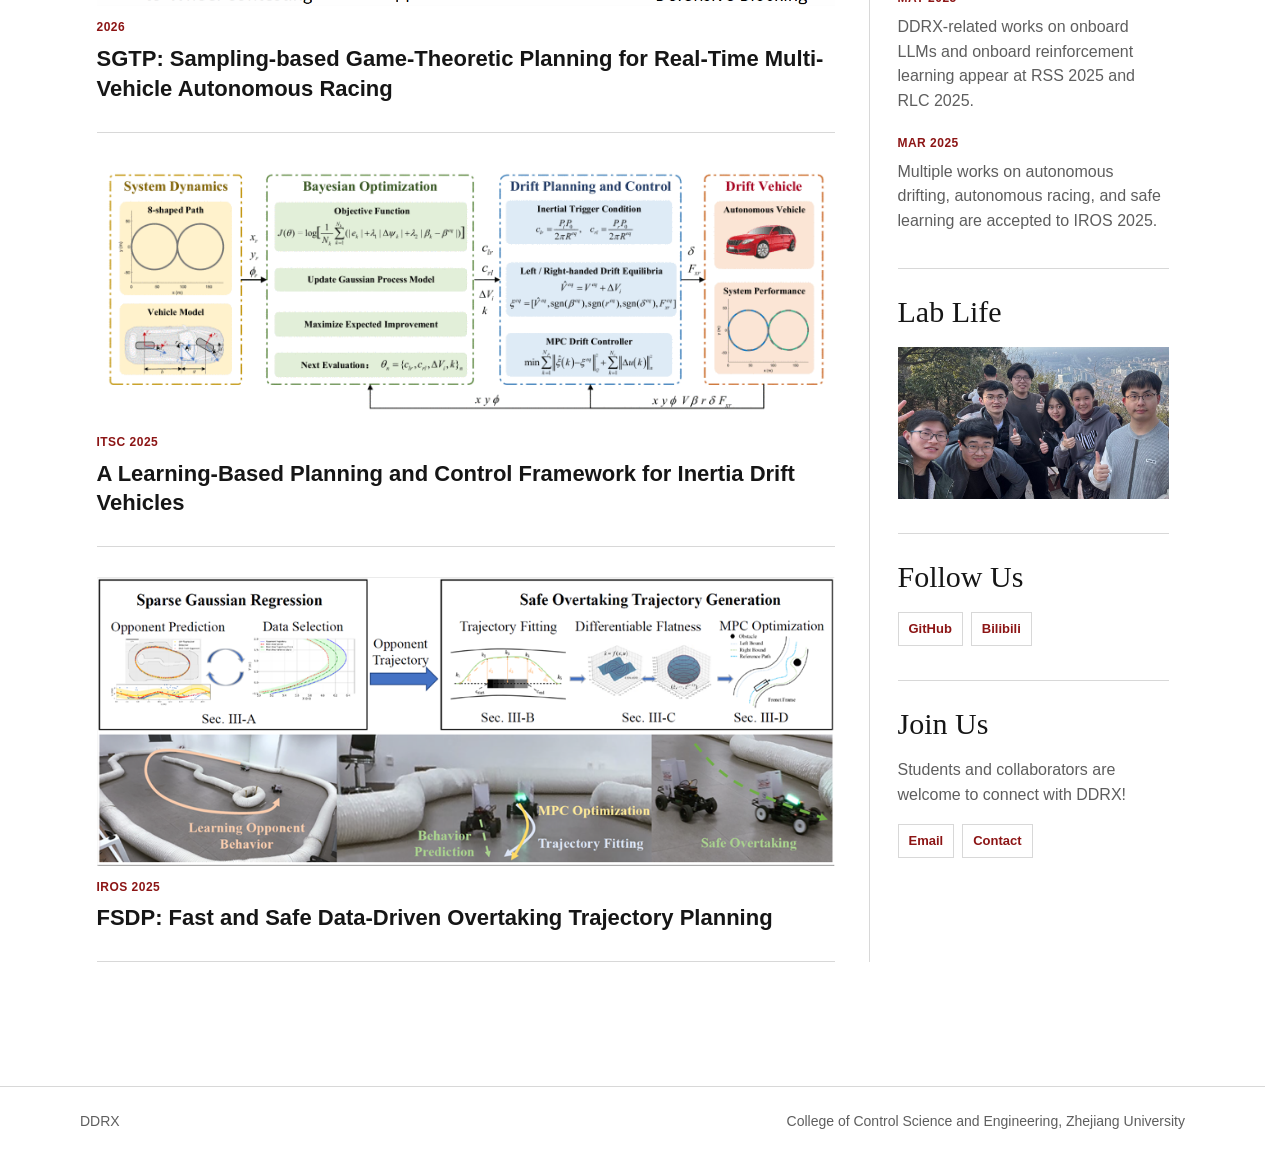
==== commit e8e13090: "Update DDRX website content and team" ====
--- a/index.html
+++ b/index.html
@@ -135,6 +135,13 @@
           <h2>News</h2>
           <ol class="news-list">
             <li>
+              <a href="competitions.html#ifac-2026">
+                <time datetime="2026-08-27">Aug 27, 2026</time>
+                <span>DDRX earns 2nd place at the 29th RoboRacer Autonomous Racing Competition at IFAC 2026 in Busan.</span>
+                <img class="news-photo" src="assets/images/competitions/ifac-2026/ifac-2026-award-2nd.jpg" alt="DDRX second-place award at IFAC 2026 RoboRacer">
+              </a>
+            </li>
+            <li>
               <a href="publications.html">
                 <time datetime="2025-05">May 2025</time>
                 <span>DDRX-related works on onboard LLMs and onboard reinforcement learning appear at RSS 2025 and RLC 2025.</span>
@@ -144,13 +151,6 @@
               <a href="publications.html">
                 <time datetime="2025-03">Mar 2025</time>
                 <span>Multiple works on autonomous drifting, autonomous racing, and safe learning are accepted to IROS 2025.</span>
-              </a>
-            </li>
-            <li>
-              <a href="competitions.html">
-                <time datetime="2024-06-05">Jun 5, 2024</time>
-                <span>DDRX places 4th at the 18th F1TENTH Autonomous Driving Grand Prix at IEEE IV 2024.</span>
-                <img class="news-photo" src="assets/images/competitions/iv-2024/iv-2024-award-4th.jpg" alt="DDRX 4th place award at IEEE IV 2024">
               </a>
             </li>
           </ol>
--- a/assets/css/styles.css
+++ b/assets/css/styles.css
@@ -8,7 +8,6 @@
   --color-accent-dark: #5f0f0f;
   --layout-max: 1120px;
   --space-page-x: 24px;
-  --profile-photo-height: 200px;
 }
 
 /* Base */
@@ -680,6 +679,24 @@
   border-bottom: 1px solid var(--color-line);
 }
 
+.people-subsection + .people-subsection {
+  margin-top: 32px;
+}
+
+.people-subheading {
+  margin-bottom: 14px;
+  color: var(--color-ink);
+  font-family: var(--font-sans);
+  font-size: 22px;
+}
+
+.people-empty {
+  margin: 0;
+  padding: 16px 18px;
+  border: 1px dashed var(--color-line);
+  color: var(--color-muted);
+}
+
 .profile-card {
   display: flex;
   flex-direction: column;
@@ -703,13 +720,13 @@
   align-items: center;
   justify-content: center;
   width: 100%;
-  height: var(--profile-photo-height);
+  aspect-ratio: 3 / 2;
+  overflow: hidden;
 }
 
 .profile-photo {
-  width: auto;
-  max-width: none;
-  height: var(--profile-photo-height);
+  width: 100%;
+  height: 100%;
   object-fit: contain;
 }
 
@@ -878,18 +895,22 @@
 
 .award-highlights {
   display: grid;
-  grid-template-columns: repeat(2, minmax(0, 1fr));
+  grid-template-columns: repeat(3, minmax(0, 1fr));
   gap: 18px;
   margin-bottom: 44px;
 }
 
 .award-highlights article {
   display: grid;
-  grid-template-columns: minmax(0, 0.58fr) minmax(180px, 0.42fr);
-  gap: 18px;
-  align-items: center;
+  grid-template-columns: minmax(0, 1fr);
+  gap: 12px;
+  align-content: start;
   padding-top: 14px;
   border-top: 3px solid var(--color-accent);
+}
+
+.award-highlights .eyebrow {
+  margin-bottom: 0;
 }
 
 .award-highlights img {
@@ -900,7 +921,7 @@
 }
 
 .award-highlights h2 {
-  margin-bottom: 8px;
+  margin-bottom: 6px;
   font-size: clamp(26px, 3.2vw, 36px);
 }
 
@@ -921,6 +942,10 @@
   font-size: 17px;
 }
 
+.competition-copy .eyebrow {
+  white-space: normal;
+}
+
 .event-facts {
   display: grid;
   gap: 0;
@@ -948,6 +973,13 @@
 .competition-media video {
   width: 100%;
   aspect-ratio: 16 / 9;
+  background: var(--color-soft);
+}
+
+.competition-media > img {
+  width: 100%;
+  aspect-ratio: 16 / 9;
+  object-fit: cover;
   background: var(--color-soft);
 }
 
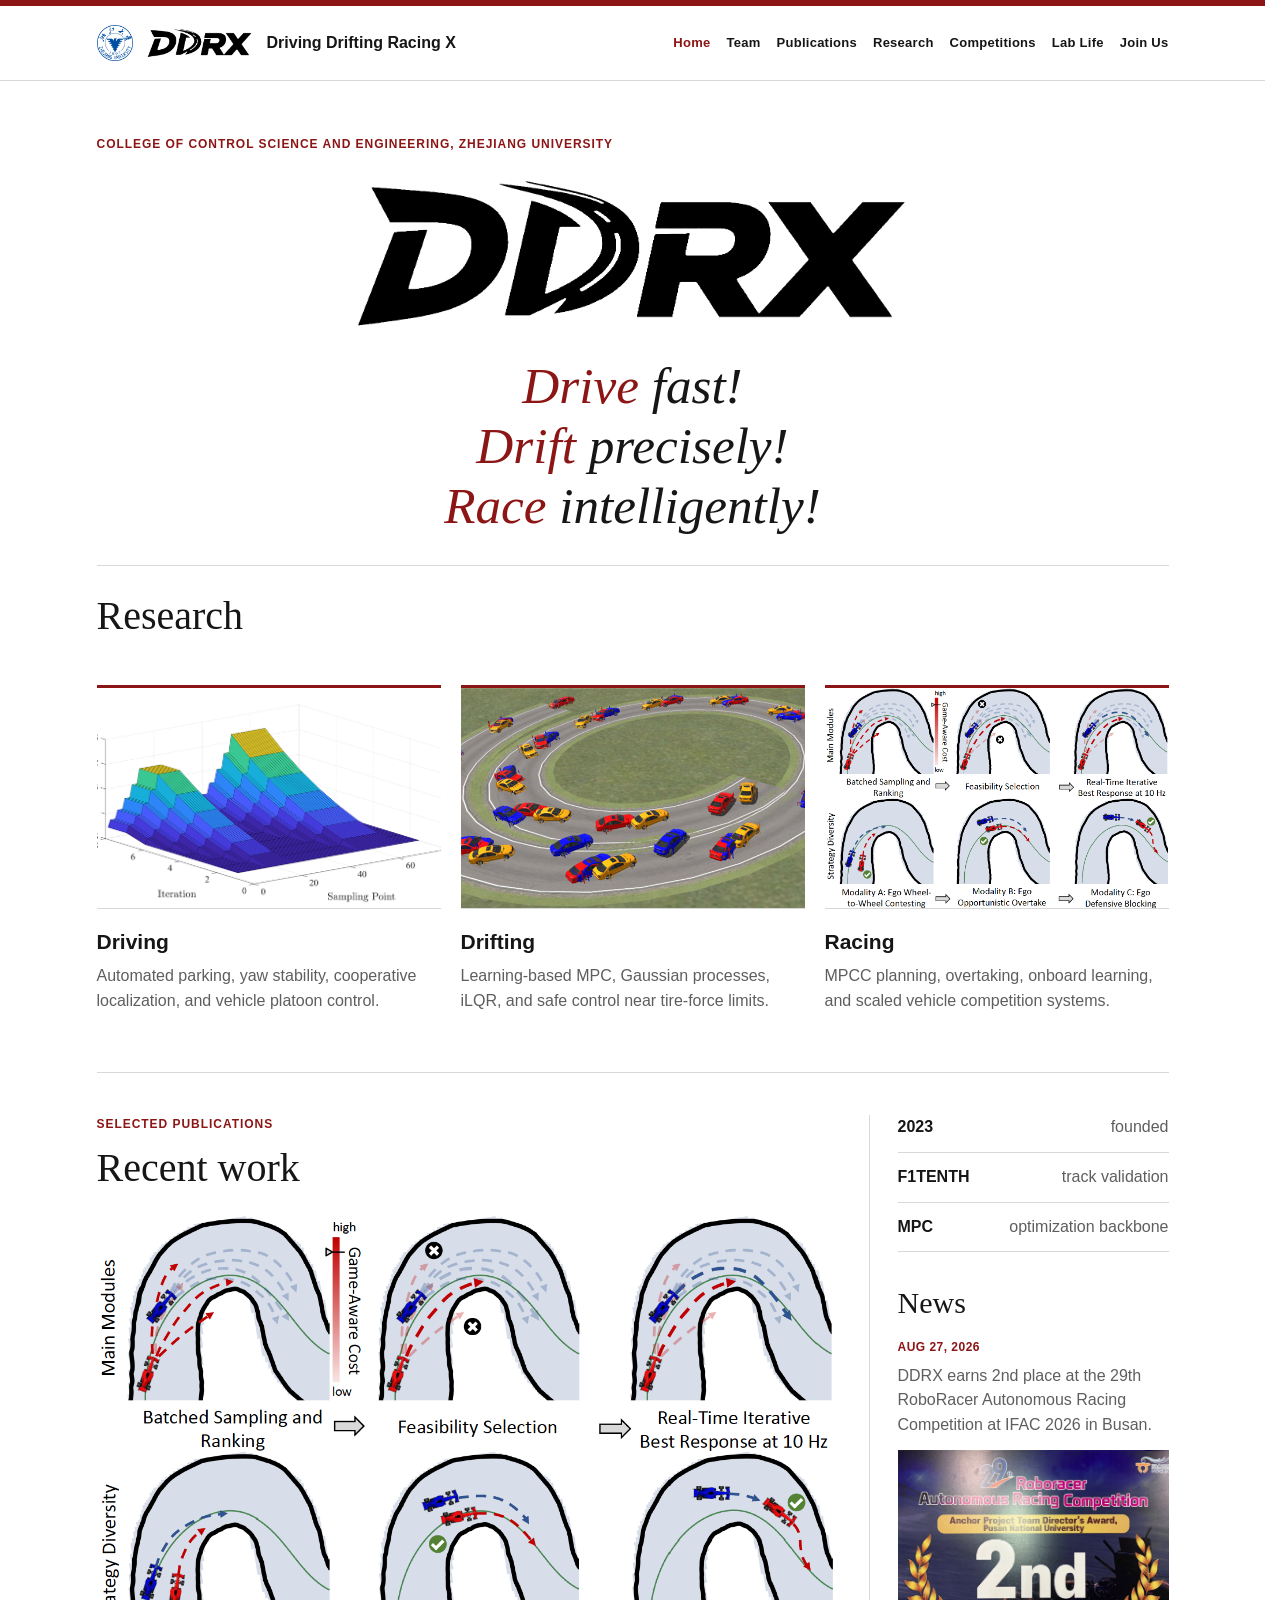
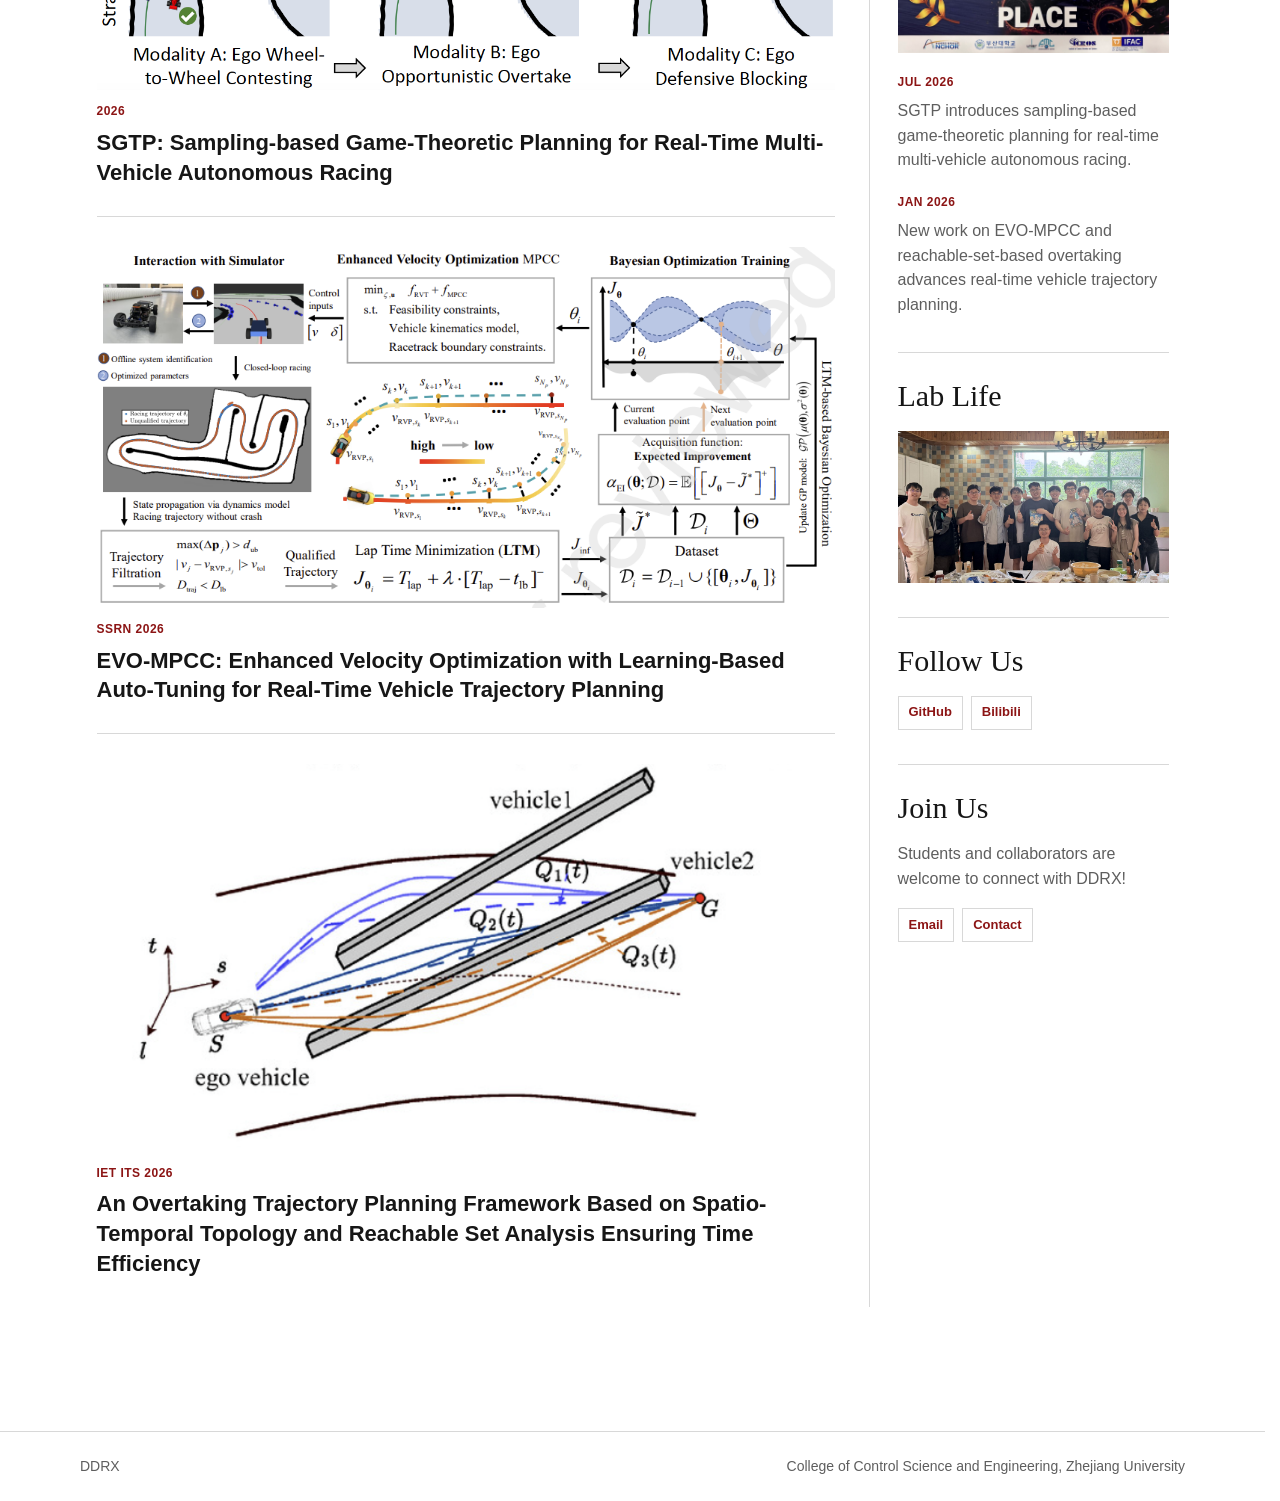
==== commit c9810c00: "Update research and event media" ====
--- a/index.html
+++ b/index.html
@@ -87,7 +87,7 @@
           </div>
         </article>
         <article>
-          <img src="assets/images/papers/fsdp-overtaking.png" alt="Fast and safe data-driven overtaking framework">
+          <img src="assets/images/papers/sgtp-racing.png" alt="Sampling-based game-theoretic planning for real-time multi-vehicle autonomous racing">
           <div>
             <h3>Racing</h3>
             <p>MPCC planning, overtaking, onboard learning, and scaled vehicle competition systems.</p>
@@ -102,25 +102,25 @@
             <h2>Recent work</h2>
           </div>
           <div class="featured-list">
-            <a href="https://sgtp-racing.github.io/" target="_blank" rel="noreferrer">
+            <a href="https://arxiv.org/abs/2607.25388" target="_blank" rel="noreferrer">
               <img src="assets/images/papers/sgtp-racing.png" alt="Sampling-based game-theoretic planning for real-time multi-vehicle autonomous racing">
               <div>
                 <time>2026</time>
                 <strong>SGTP: Sampling-based Game-Theoretic Planning for Real-Time Multi-Vehicle Autonomous Racing</strong>
               </div>
             </a>
-            <a href="https://arxiv.org/abs/2507.05748" target="_blank" rel="noreferrer">
-              <img src="assets/images/papers/inertia-drift.gif" alt="Learning-based inertia drift planning and control framework">
+            <a href="https://ssrn.com/abstract=6127037" target="_blank" rel="noreferrer">
+              <img src="assets/images/papers/evo-mpcc.png" alt="Enhanced velocity optimization with learning-based auto-tuning for real-time vehicle trajectory planning">
               <div>
-                <time>ITSC 2025</time>
-                <strong>A Learning-Based Planning and Control Framework for Inertia Drift Vehicles</strong>
+                <time>SSRN 2026</time>
+                <strong>EVO-MPCC: Enhanced Velocity Optimization with Learning-Based Auto-Tuning for Real-Time Vehicle Trajectory Planning</strong>
               </div>
             </a>
-            <a href="https://arxiv.org/abs/2503.06075" target="_blank" rel="noreferrer">
-              <img src="assets/images/papers/fsdp-overtaking.png" alt="Fast and safe data-driven overtaking framework">
+            <a href="https://ietresearch.onlinelibrary.wiley.com/doi/10.1049/itr2.70260" target="_blank" rel="noreferrer">
+              <img src="assets/images/papers/srop-overtaking.png" alt="Spatio-temporal topology and reachable set analysis for overtaking trajectory planning">
               <div>
-                <time>IROS 2025</time>
-                <strong>FSDP: Fast and Safe Data-Driven Overtaking Trajectory Planning</strong>
+                <time>IET ITS 2026</time>
+                <strong>An Overtaking Trajectory Planning Framework Based on Spatio-Temporal Topology and Reachable Set Analysis Ensuring Time Efficiency</strong>
               </div>
             </a>
           </div>
@@ -143,21 +143,25 @@
             </li>
             <li>
               <a href="publications.html">
-                <time datetime="2025-05">May 2025</time>
-                <span>DDRX-related works on onboard LLMs and onboard reinforcement learning appear at RSS 2025 and RLC 2025.</span>
+                <time datetime="2026-07">Jul 2026</time>
+                <span>SGTP introduces sampling-based game-theoretic planning for real-time multi-vehicle autonomous racing.</span>
               </a>
             </li>
             <li>
               <a href="publications.html">
-                <time datetime="2025-03">Mar 2025</time>
-                <span>Multiple works on autonomous drifting, autonomous racing, and safe learning are accepted to IROS 2025.</span>
+                <time datetime="2026-01">Jan 2026</time>
+                <span>New work on EVO-MPCC and reachable-set-based overtaking advances real-time vehicle trajectory planning.</span>
               </a>
             </li>
           </ol>
           <section class="home-life-preview" aria-label="Lab Life preview">
             <h2><a href="lab-life.html">Lab Life</a></h2>
             <a class="life-slideshow compact-slideshow" href="lab-life.html">
-              <img class="is-active" src="assets/images/lab-life/team-building/team-building-01.jpg" alt="DDRX 520 gathering">
+              <img class="is-active" src="assets/images/lab-life/team-building/team-building-13.jpg" alt="DDRX Korean beef hot pot gathering on 2026-08-23">
+              <img src="assets/images/lab-life/team-building/team-building-14.jpg" alt="DDRX team photo on 2026-08-17">
+              <img src="assets/images/lab-life/team-building/team-building-15.jpg" alt="DDRX competition training on 2026-07-13">
+              <img src="assets/images/lab-life/team-building/team-building-16.jpg" alt="DDRX Crazy Thursday gathering on 2026-07-09">
+              <img src="assets/images/lab-life/team-building/team-building-01.jpg" alt="DDRX 520 gathering">
               <img src="assets/images/lab-life/team-building/team-building-02.jpg" alt="DDRX wedding gathering">
               <img src="assets/images/lab-life/team-building/team-building-03.jpg" alt="DDRX Crazy Thursday gathering">
               <img src="assets/images/lab-life/team-building/team-building-04.jpg" alt="DDRX Sam's Club dinner">
--- a/assets/css/styles.css
+++ b/assets/css/styles.css
@@ -409,7 +409,7 @@
 .research-overview img,
 .research-thumb {
   width: 100%;
-  height: 138px;
+  aspect-ratio: 1279 / 825;
   object-fit: cover;
   margin-bottom: 20px;
   border-bottom: 1px solid var(--color-line);
@@ -436,6 +436,10 @@
   align-content: start;
   padding-bottom: 28px;
   border-bottom: 1px solid var(--color-line);
+}
+
+.featured-list a:last-child {
+  border-bottom: 0;
 }
 
 .featured-list img {
@@ -672,11 +676,19 @@
   grid-template-columns: repeat(2, minmax(0, 1fr));
 }
 
+.lead-grid .profile-photo-frame {
+  aspect-ratio: 2.3 / 1;
+}
+
 .publication-year h2,
 .people-section h2 {
   margin-bottom: 22px;
   padding-bottom: 10px;
   border-bottom: 1px solid var(--color-line);
+}
+
+.publication-year h2 {
+  border-bottom: 3px solid var(--color-accent);
 }
 
 .people-subsection + .people-subsection {
@@ -761,11 +773,7 @@
   gap: 26px;
   margin-bottom: 18px;
   padding: 18px 0 20px;
-  border-top: 1px solid var(--color-line);
-}
-
-.publication:first-of-type {
-  border-top: 3px solid var(--color-accent);
+  border-top: 0;
 }
 
 .paper-figure,
@@ -1279,6 +1287,10 @@
     grid-template-columns: 1fr;
   }
 
+  .lead-grid .profile-photo-frame {
+    aspect-ratio: 3 / 2;
+  }
+
   .news-panel {
     padding-left: 0;
     border-left: 0;
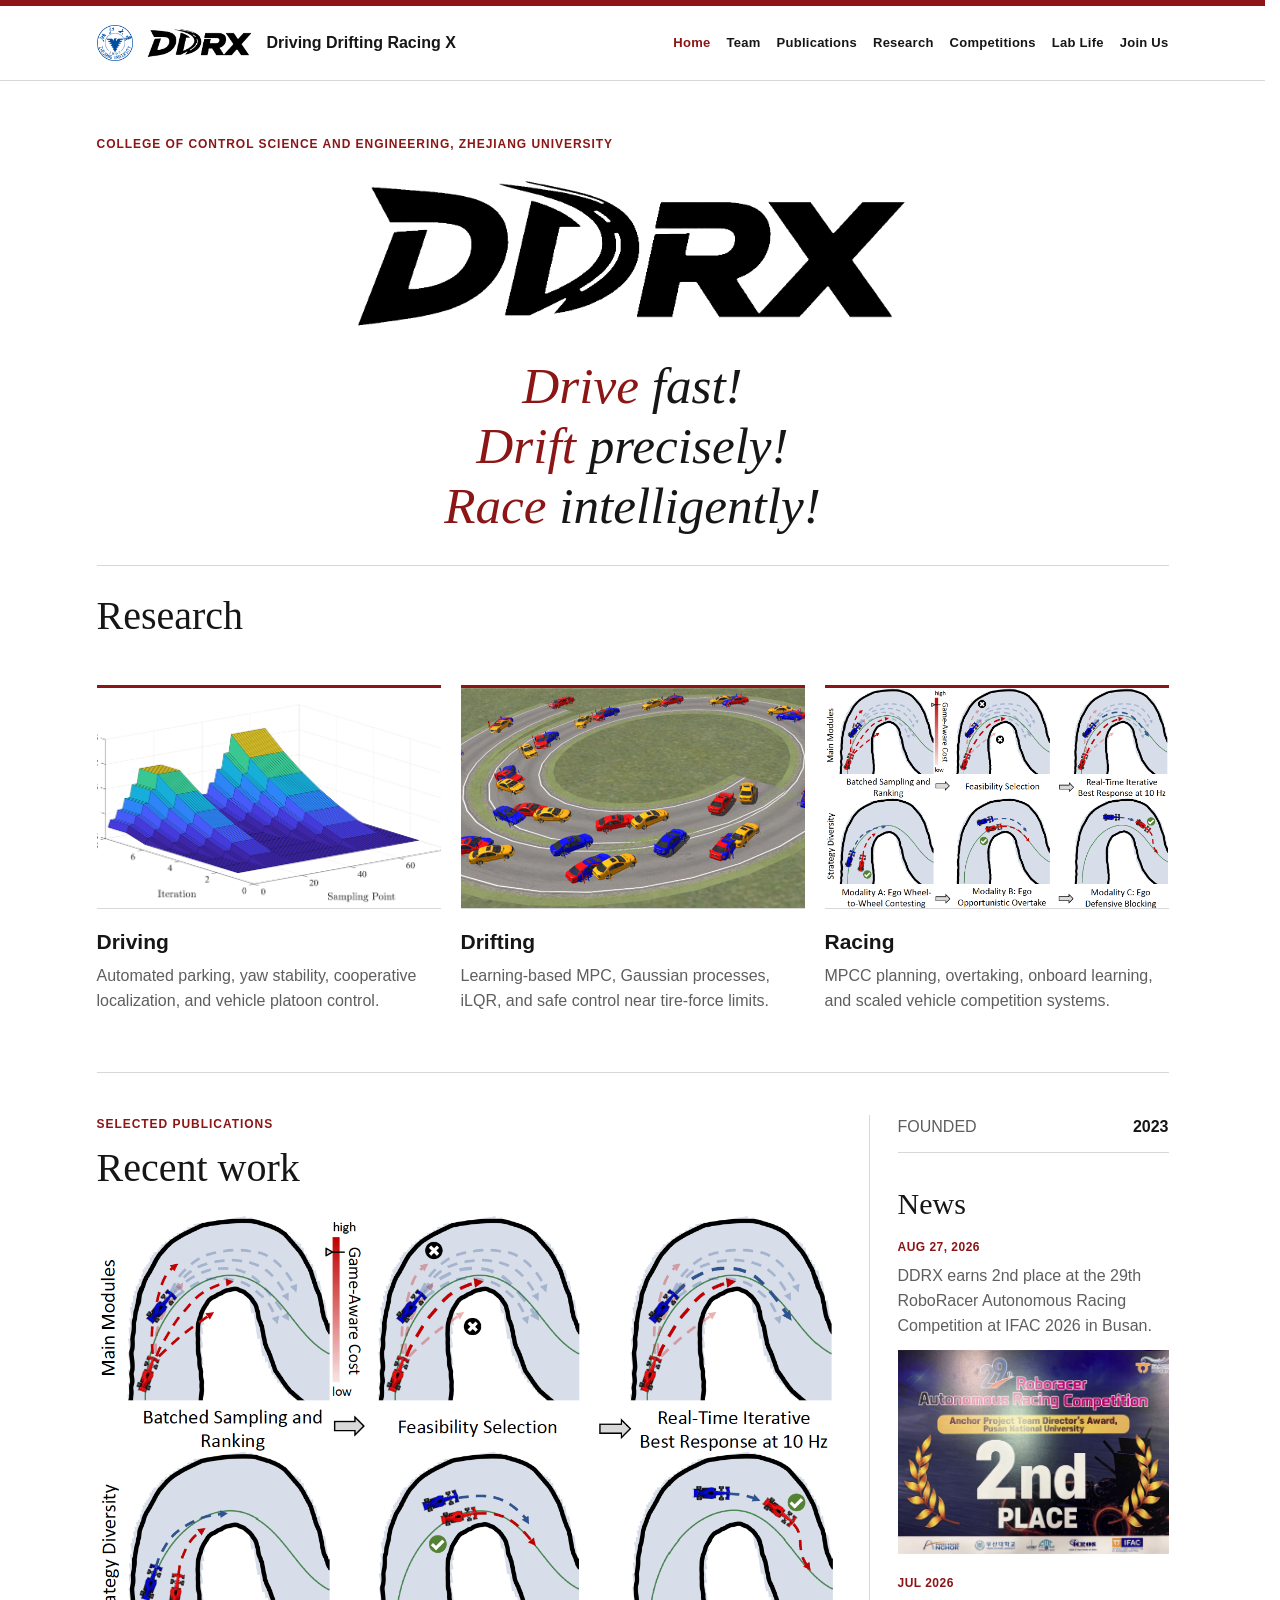
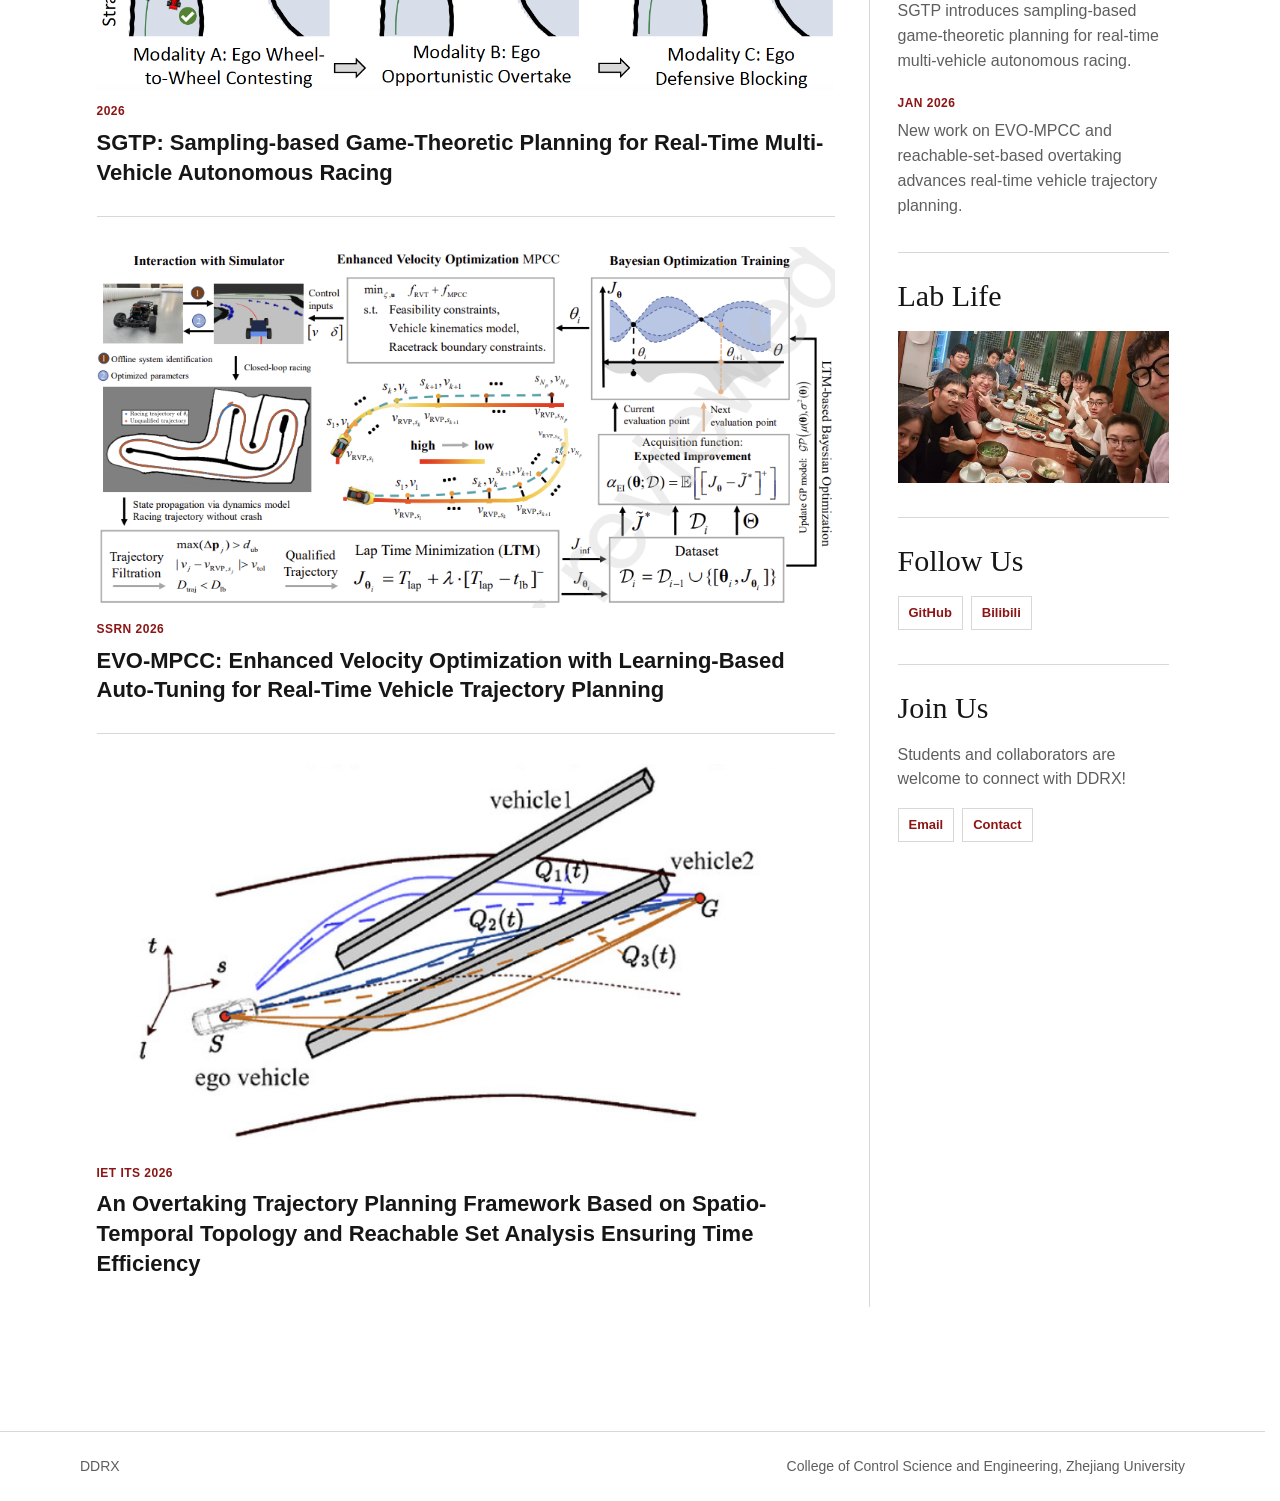
==== commit 81beb935: "Simplify homepage facts" ====
--- a/index.html
+++ b/index.html
@@ -128,9 +128,7 @@
 
         <aside class="news-panel">
           <div class="intro-facts news-facts" aria-label="DDRX facts">
-            <span><strong>2023</strong> founded</span>
-            <span><strong>F1TENTH</strong> track validation</span>
-            <span><strong>MPC</strong> optimization backbone</span>
+            <span>FOUNDED <strong>2023</strong></span>
           </div>
           <h2>News</h2>
           <ol class="news-list">
--- a/assets/css/styles.css
+++ b/assets/css/styles.css
@@ -773,6 +773,10 @@
   gap: 26px;
   margin-bottom: 18px;
   padding: 18px 0 20px;
+  border-top: 1px solid var(--color-line);
+}
+
+.publication:first-of-type {
   border-top: 0;
 }
 
